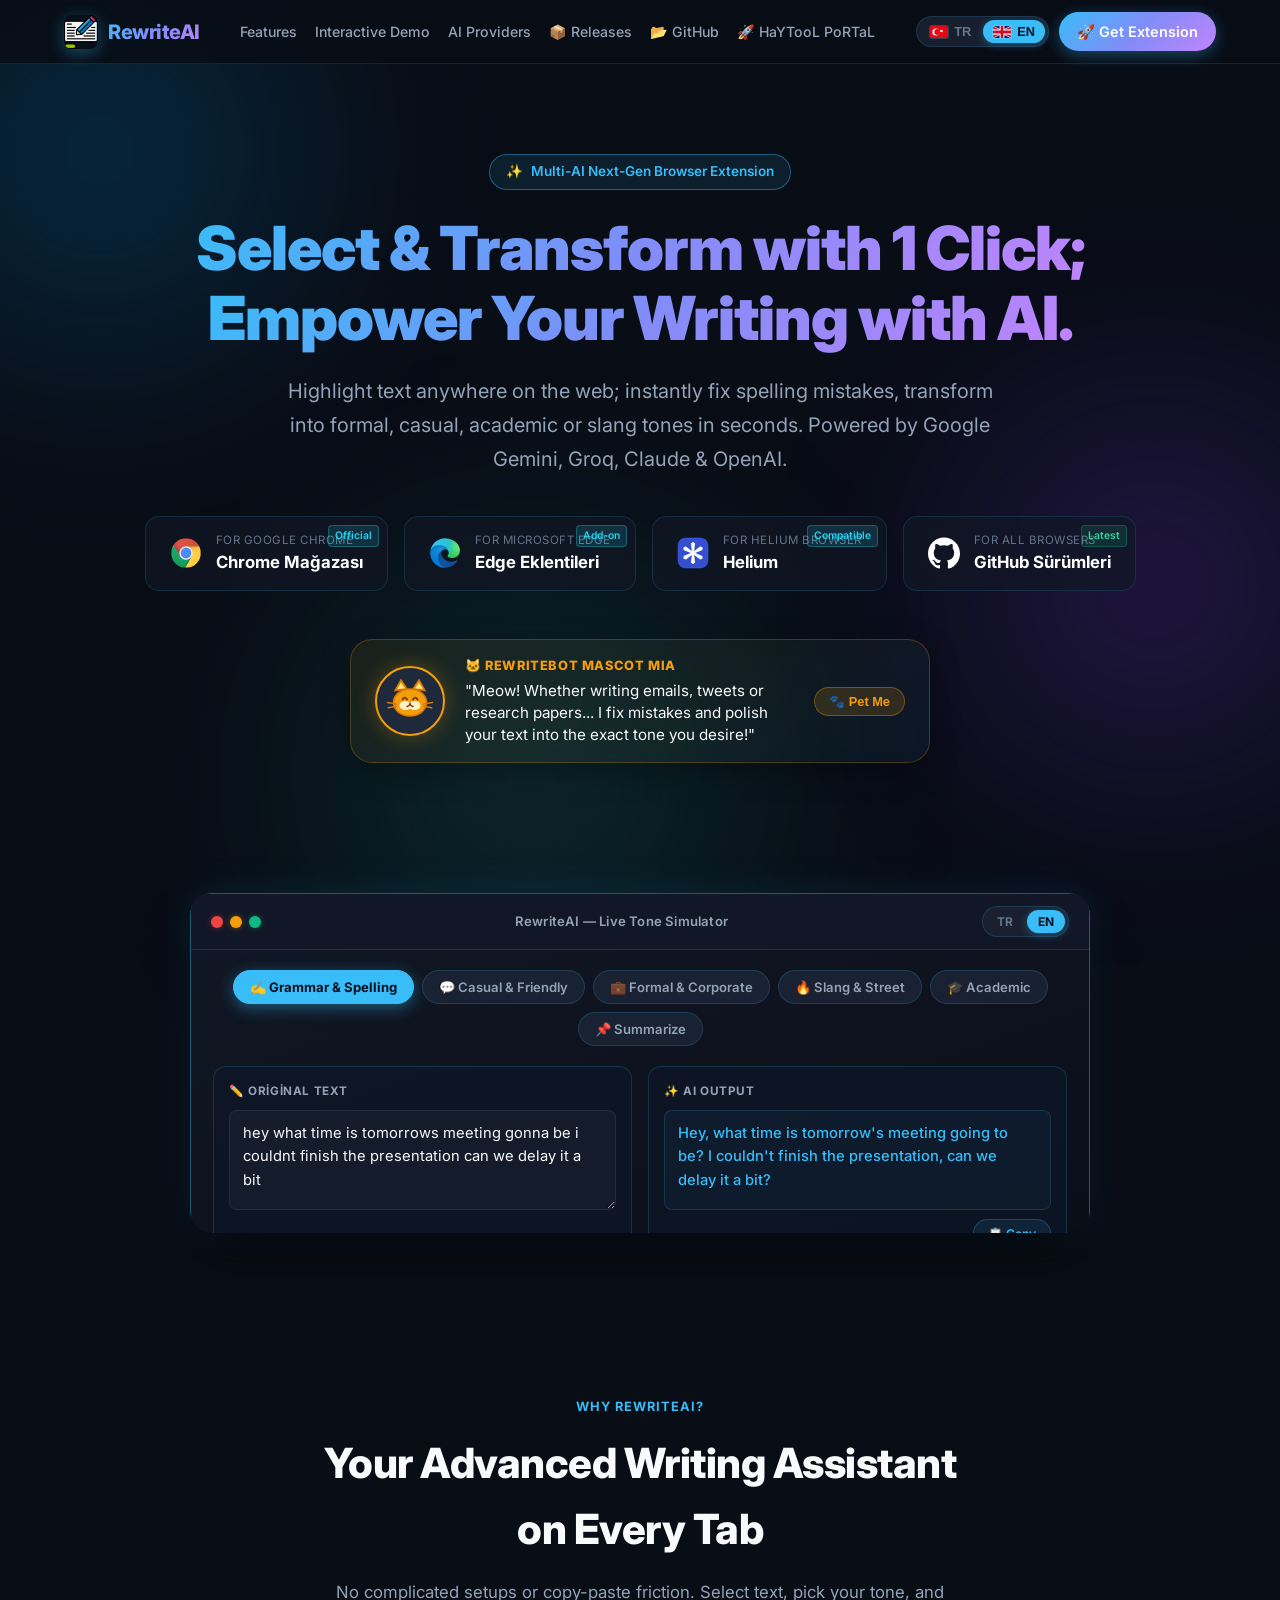
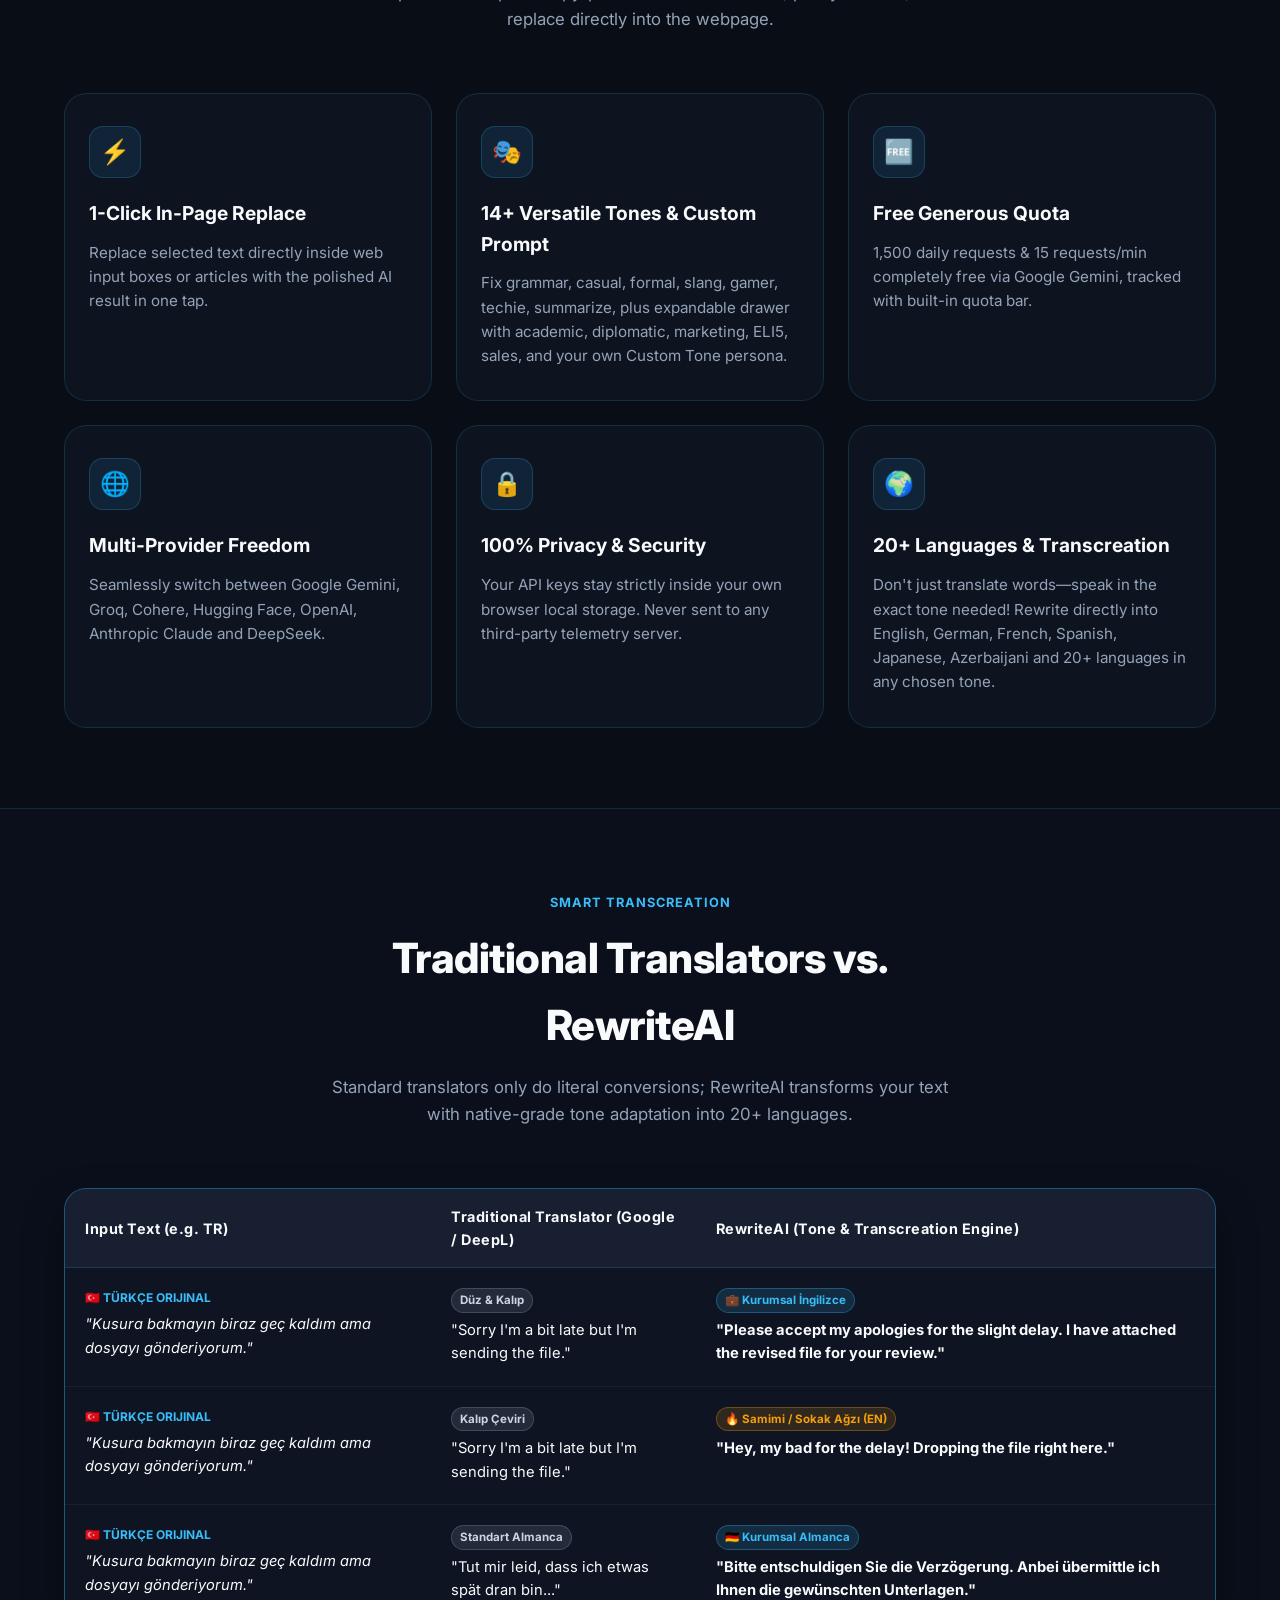
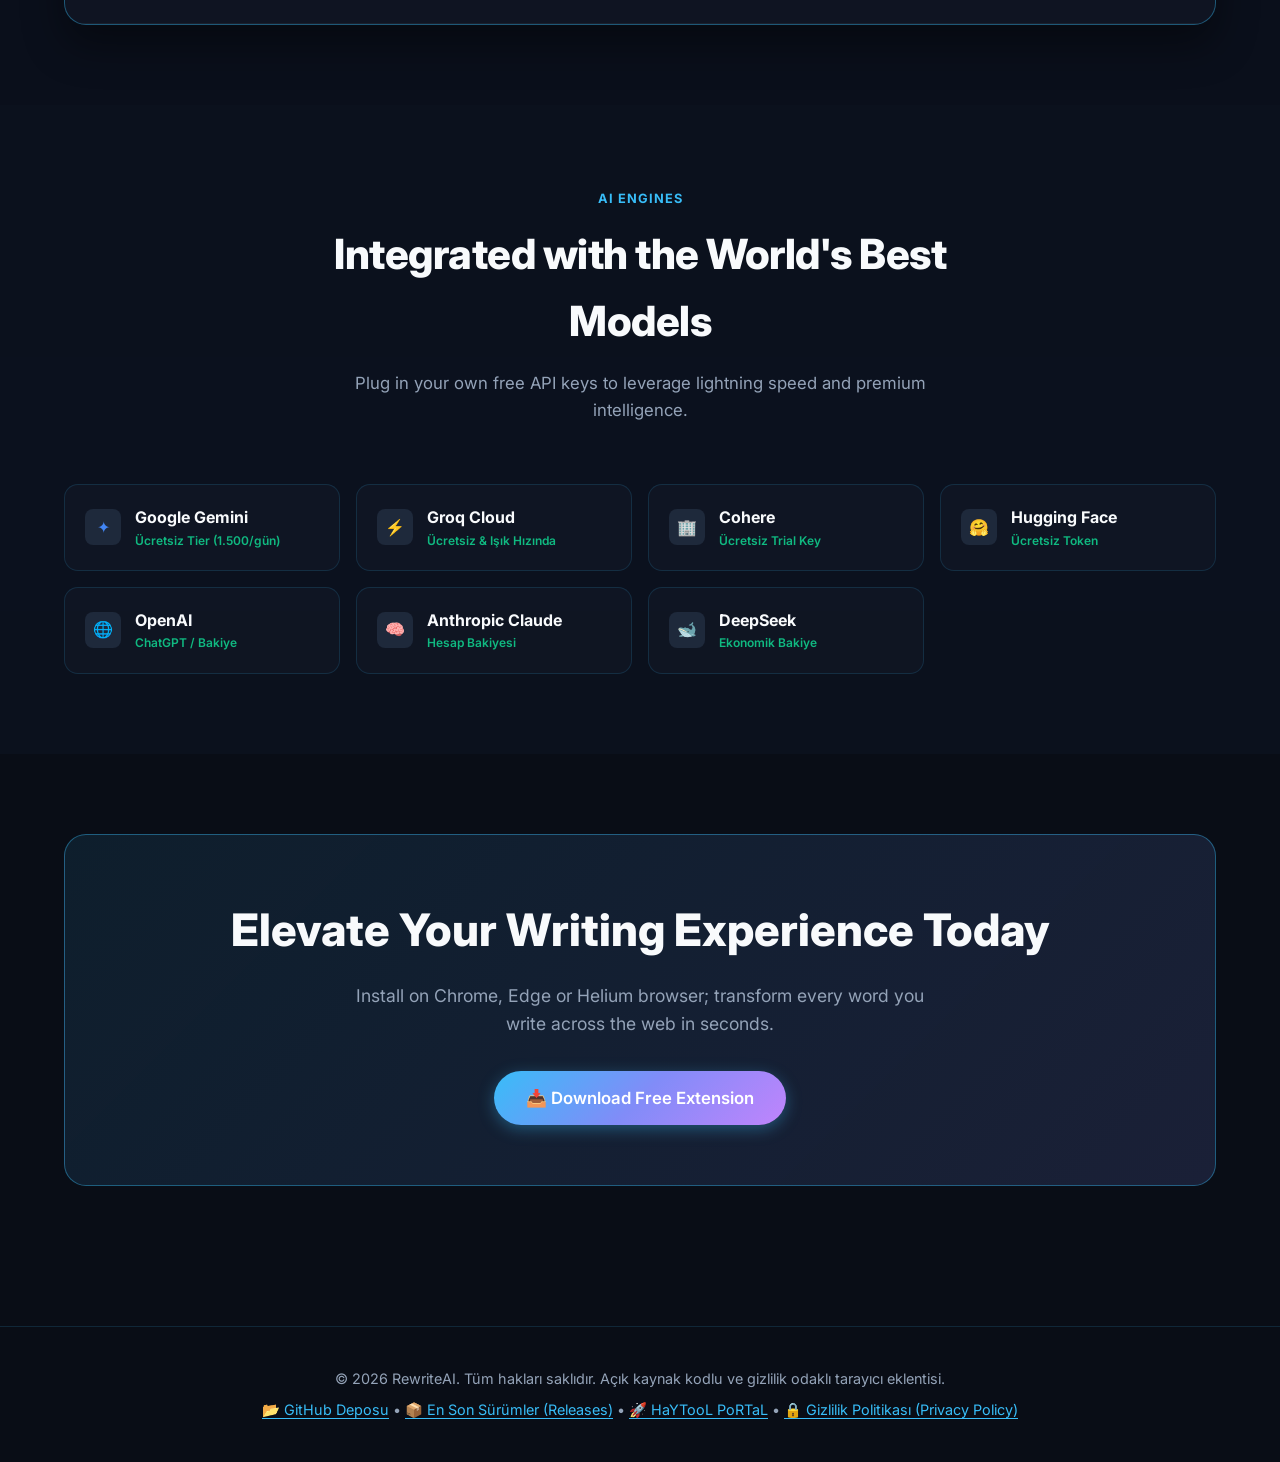
==== index.html @ dfd2e0eb "Websites Auto update (2026-10-08 11:04:33)" ====
<!DOCTYPE html>
<html lang="tr">
<head>
  <meta charset="UTF-8">
  <meta name="viewport" content="width=device-width, initial-scale=1.0">
  <title>RewriteAI - Smart Browser Text Editor & AI Tone Rewriter</title>
  <meta name="description" content="Select any text across Chrome, Edge and Chromium browsers; fix spelling, transform tone and rewrite with Gemini, Groq, Claude & ChatGPT in one click.">
  <meta name="author" content="HaYTo">
  <meta name="publisher" content="HaYTooL">
  <meta name="theme-color" content="#6366f1">
  <link rel="canonical" href="https://haytokoraz.github.io/RewriteAI/">
  <link rel="alternate" hreflang="tr" href="https://haytokoraz.github.io/RewriteAI/">
  <link rel="alternate" hreflang="en" href="https://haytokoraz.github.io/RewriteAI/">
  <link rel="alternate" hreflang="x-default" href="https://haytokoraz.github.io/RewriteAI/">
  <link rel="shortcut icon" href="favicon.ico" type="image/x-icon">
  <link rel="icon" href="favicon.ico" type="image/x-icon">
  <link rel="icon" type="image/png" href="assets/icons/icon32.png">

  <!-- Open Graph / Facebook / LinkedIn -->
  <meta property="og:type" content="website">
  <meta property="og:url" content="https://haytokoraz.github.io/RewriteAI/">
  <meta property="og:title" content="RewriteAI - Smart Browser Text Editor & AI Tone Rewriter">
  <meta property="og:description" content="Instantly fix typos and refine text style across the web. Select, transform, and write smarter with multi-model AI.">
  <meta property="og:image" content="https://haytokoraz.github.io/RewriteAI/assets/og-image.png">
  <meta property="og:image:width" content="1200">
  <meta property="og:image:height" content="630">
  <meta property="og:image:alt" content="RewriteAI Browser Extension Preview">
  <meta property="og:site_name" content="RewriteAI">
  <meta property="og:locale" content="en_US">
  <meta property="og:locale:alternate" content="tr_TR">

  <!-- Twitter Card -->
  <meta name="twitter:card" content="summary_large_image">
  <meta name="twitter:site" content="@HaYToKoRaZ">
  <meta name="twitter:creator" content="@HaYToKoRaZ">
  <meta name="twitter:url" content="https://haytokoraz.github.io/RewriteAI/">
  <meta name="twitter:title" content="RewriteAI - Smart Browser Text Editor & AI Tone Rewriter">
  <meta name="twitter:description" content="Instantly fix typos and refine text style across the web. Select, transform, and write smarter with multi-model AI.">
  <meta name="twitter:image" content="https://haytokoraz.github.io/RewriteAI/assets/og-image.png">
  <meta name="twitter:image:alt" content="RewriteAI Browser Extension Preview">

  <!-- Structured Data: Rich Schema.org JSON-LD (@graph standard) -->
  <script type="application/ld+json">
  {
    "@context": "https://schema.org",
    "@graph": [
      {
        "@type": "SoftwareApplication",
        "@id": "https://haytokoraz.github.io/RewriteAI/#software",
        "name": "RewriteAI",
        "operatingSystem": "Chrome, Edge, Chromium",
        "applicationCategory": "BrowserApplication",
        "offers": {
          "@type": "Offer",
          "price": "0",
          "priceCurrency": "USD"
        },
        "description": "Select any text across Chrome, Edge and Chromium browsers; fix spelling, transform tone and rewrite with Gemini, Groq, Claude & ChatGPT in one click.",
        "url": "https://haytokoraz.github.io/RewriteAI/",
        "image": "https://haytokoraz.github.io/RewriteAI/assets/og-image.png",
        "softwareRequirements": "Chrome v88+, Chromium-based browsers",
        "featureList": [
          "One-click spelling and grammar correction",
          "AI-powered style and tone transformation",
          "Direct Google Gemini, OpenAI, Claude, Groq support",
          "100% client-side privacy (Zero Telemetry)"
        ],
        "author": {
          "@type": "Person",
          "name": "HaYTo",
          "url": "https://github.com/HaYToKoRaZ"
        },
        "publisher": {
          "@type": "Organization",
          "name": "HaYTooL",
          "url": "https://haytokoraz.github.io/"
        }
      },
      {
        "@type": "WebSite",
        "@id": "https://haytokoraz.github.io/RewriteAI/#website",
        "name": "RewriteAI",
        "url": "https://haytokoraz.github.io/RewriteAI/",
        "description": "Smart Browser Text Editor & AI-Powered Tone Rewriter",
        "inLanguage": ["en", "tr"],
        "publisher": {
          "@type": "Organization",
          "name": "HaYTooL",
          "url": "https://haytokoraz.github.io/"
        }
      },
      {
        "@type": "BreadcrumbList",
        "@id": "https://haytokoraz.github.io/RewriteAI/#breadcrumb",
        "itemListElement": [
          {
            "@type": "ListItem",
            "position": 1,
            "name": "HaYTooL Portal",
            "item": "https://haytokoraz.github.io/"
          },
          {
            "@type": "ListItem",
            "position": 2,
            "name": "RewriteAI",
            "item": "https://haytokoraz.github.io/RewriteAI/"
          }
        ]
      },
      {
        "@type": "FAQPage",
        "@id": "https://haytokoraz.github.io/RewriteAI/#faq",
        "mainEntity": [
          {
            "@type": "Question",
            "name": "RewriteAI nasıl çalışır?",
            "acceptedAnswer": {
              "@type": "Answer",
              "text": "Web sayfasında herhangi bir metni seçip sağ tıklayarak ya da klavye kısayolu ile istediğiniz tona (profesyonel, samimi, esprili, akademik vb.) dönüştürebilir veya imla düzeltmesi yapabilirsiniz."
            }
          },
          {
            "@type": "Question",
            "name": "Kişisel verilerim veya API anahtarlarım sunucuda saklanır mı?",
            "acceptedAnswer": {
              "@type": "Answer",
              "text": "Hayır. RewriteAI 'Zero Telemetry' mimarisine sahiptir. Tüm API anahtarları yalnızca kendi tarayıcınızın yerel depolama alanında saklanır ve doğrudan AI sağlayıcılarına iletilir."
            }
          },
          {
            "@type": "Question",
            "name": "Hangi yapay zeka modellerini destekler?",
            "acceptedAnswer": {
              "@type": "Answer",
              "text": "Google Gemini, OpenAI (GPT), Groq, Anthropic Claude, Cohere, DeepSeek ve Hugging Face modellerini destekler."
            }
          }
        ]
      }
    ]
  }
  </script>

  <!-- Google Fonts: Asynchronous Non-blocking Load -->
  <link rel="preconnect" href="https://fonts.googleapis.com">
  <link rel="preconnect" href="https://fonts.gstatic.com" crossorigin>
  <link rel="preload" as="style" href="https://fonts.googleapis.com/css2?family=Inter:wght@400;600;700;800&display=swap">
  <link rel="stylesheet" href="https://fonts.googleapis.com/css2?family=Inter:wght@400;600;700;800&display=swap" media="print" onload="this.media='all'">
  <noscript>
    <link rel="stylesheet" href="https://fonts.googleapis.com/css2?family=Inter:wght@400;600;700;800&display=swap">
  </noscript>

  <!-- Main Stylesheet -->
  <link rel="stylesheet" href="styles.css">
</head>
<body>

  <!-- Background Orbs -->
  <div class="bg-glow-orb bg-orb-1"></div>
  <div class="bg-glow-orb bg-orb-2"></div>
  <div class="bg-glow-orb bg-orb-3"></div>

  <!-- Header -->
  <header class="header">
    <div class="container nav-wrap">
      <a href="#" class="logo-brand">
        <img src="assets/icons/icon128.png" alt="RewriteAI Logo" width="34" height="34">
        <span class="logo-title">RewriteAI</span>
      </a>

      <ul class="nav-links">
        <li><a href="#features" data-i18n="navFeatures">Özellikler</a></li>
        <li><a href="#preview" data-i18n="navPreview">Canlı Deneyim</a></li>
        <li><a href="#providers" data-i18n="navProviders">AI Sağlayıcıları</a></li>
        <li><a href="https://github.com/HaYToKoRaZ/RewriteAI/releases" target="_blank" rel="noopener nofollow" data-i18n="navReleases">📦 Sürümler</a></li>
        <li><a href="https://github.com/HaYToKoRaZ/RewriteAI" target="_blank" rel="noopener nofollow" data-i18n="navGithub">📂 GitHub</a></li>
        <li><a href="https://haytokoraz.github.io/" target="_blank" rel="noopener" data-i18n="navPortal">🚀 HaYTooL PoRTaL</a></li>
      </ul>

      <div class="nav-actions">
        <!-- Dil Seçici (Bayraklı) -->
        <div class="lang-toggle" title="Dil / Language">
          <button class="lang-btn active" id="btnLangTr">
            <span class="flag flag-tr"></span><span>TR</span>
          </button>
          <button class="lang-btn" id="btnLangEn">
            <span class="flag flag-gb"></span><span>EN</span>
          </button>
        </div>

        <a href="#download" class="nav-btn" data-i18n="navInstallBtn">
          🚀 Eklentiyi Edin
        </a>
      </div>
    </div>
  </header>

  <!-- Main Landmark for Screen Readers (WCAG 2.2 / Axe Core Landmark) -->
  <main>

  <!-- Hero Section -->
  <section class="hero">
    <div class="container">
      <div class="hero-badge">
        <span>✨</span> <span data-i18n="heroBadge">Çoklu AI Destekli Yeni Nesil Tarayıcı Eklentisi</span>
      </div>

      <h1 class="hero-title">
        <span data-i18n="heroTitleGradient">Tek Tıkla Seç, Dönüştür;</span><br>
        <span data-i18n="heroTitleRest">Yazılarınıza Yapay Zeka Dokunuşu Yapın.</span>
      </h1>

      <p class="hero-subtitle" data-i18n="heroSubtitle">
        İnternette gezinirken veya yazarken metinleri seçin; imla hatalarını anında giderin, resmi, samimi, akademik veya mizahi tonlara saniyeler içinde uyarlayın. Google Gemini, Groq, Claude ve OpenAI gücüyle.
      </p>

      <!-- Mağaza İndirme Butonları (Chrome, Edge, Helium) -->
      <div class="store-buttons" id="download">
        
        <!-- 1. Chrome Web Store -->
        <a href="https://chromewebstore.google.com/detail/hmblfojhnndofecfffkmamklcpibhbep" target="_blank" rel="noopener nofollow" class="store-card-btn" id="btnStoreChrome">
          <img src="assets/badges/chrome.svg" alt="Google Chrome" class="store-icon" />
          <div class="store-info">
            <span class="store-sub" data-i18n="storeSubChrome">Google Chrome İçin</span>
            <span class="store-name">Chrome Mağazası</span>
          </div>
          <span class="store-badge" data-i18n="badgeOfficial">Resmi</span>
        </a>

        <!-- 2. Microsoft Edge Add-ons -->
        <a href="https://microsoftedge.microsoft.com/addons/detail/hkhjhlaciakanpanhfckcalfddbgdibf" target="_blank" rel="noopener nofollow" class="store-card-btn" id="btnStoreEdge">
          <img src="assets/badges/edge.svg" alt="Microsoft Edge" class="store-icon" />
          <div class="store-info">
            <span class="store-sub" data-i18n="storeSubEdge">Microsoft Edge İçin</span>
            <span class="store-name">Edge Eklentileri</span>
          </div>
          <span class="store-badge" data-i18n="badgeAddon">Eklenti</span>
        </a>

        <!-- 3. Helium Browser (Opens Chrome Web Store) -->
        <a href="https://chromewebstore.google.com/detail/hmblfojhnndofecfffkmamklcpibhbep" target="_blank" rel="noopener nofollow" class="store-card-btn" id="btnStoreHelium">
          <img src="assets/badges/helium.png" alt="Helium Browser" class="store-icon" width="32" height="32" loading="lazy" decoding="async" style="object-fit:contain;" />
          <div class="store-info">
            <span class="store-sub" data-i18n="storeSubHelium">Helium Browser İçin</span>
            <span class="store-name">Helium</span>
          </div>
          <span class="store-badge" data-i18n="badgeFast">Uyumlu</span>
        </a>

        <!-- 4. GitHub Releases (Direct ZIP Download) -->
        <a href="https://github.com/HaYToKoRaZ/RewriteAI/releases" target="_blank" rel="noopener nofollow" class="store-card-btn" id="btnStoreReleases">
          <img src="assets/badges/github-icon.svg" alt="GitHub Releases" class="store-icon" />
          <div class="store-info">
            <span class="store-sub" data-i18n="storeSubReleases">Tüm Tarayıcılar İçin</span>
            <span class="store-name">GitHub Sürümleri</span>
          </div>
          <span class="store-badge" data-i18n="badgeRelease" style="background: rgba(16, 185, 129, 0.15); color: #34d399; border-color: rgba(16, 185, 129, 0.3);">Son Sürüm</span>
        </a>

      </div>

      <!-- Sevimli Kedi Maskotu Bölümü (Cat Companion) -->
      <div class="cat-companion-wrapper">
        <div class="cat-avatar-box">
          <!-- Sevimli Kedi SVG İkonu -->
          <svg class="cat-svg" viewBox="0 0 64 64" fill="none">
            <!-- Kulaklar -->
            <polygon points="12,18 20,4 28,16" fill="#F59E0B" stroke="#D97706" stroke-width="2"/>
            <polygon points="15,16 20,8 25,15" fill="#FDE68A"/>
            <polygon points="52,18 44,4 36,16" fill="#F59E0B" stroke="#D97706" stroke-width="2"/>
            <polygon points="49,16 44,8 39,15" fill="#FDE68A"/>
            <!-- Kafa -->
            <ellipse cx="32" cy="34" rx="22" ry="18" fill="#F59E0B" stroke="#D97706" stroke-width="2"/>
            <!-- Yanak beyazlıkları -->
            <ellipse cx="26" cy="38" rx="8" ry="6" fill="#FEF3C7"/>
            <ellipse cx="38" cy="38" rx="8" ry="6" fill="#FEF3C7"/>
            <!-- Gözler (Mutlu Kapalı Kavis) -->
            <path d="M22 30 Q25 25 28 30" stroke="#78350F" stroke-width="2.5" stroke-linecap="round" fill="none"/>
            <path d="M36 30 Q39 25 42 30" stroke="#78350F" stroke-width="2.5" stroke-linecap="round" fill="none"/>
            <!-- Burun & Ağız -->
            <polygon points="32,36 30,34 34,34" fill="#EF4444"/>
            <path d="M32 36 Q30 40 28 39" stroke="#78350F" stroke-width="2" stroke-linecap="round" fill="none"/>
            <path d="M32 36 Q34 40 36 39" stroke="#78350F" stroke-width="2" stroke-linecap="round" fill="none"/>
            <!-- Bıyıklar -->
            <line x1="14" y1="36" x2="2" y2="34" stroke="#D97706" stroke-width="2" stroke-linecap="round"/>
            <line x1="14" y1="39" x2="3" y2="41" stroke="#D97706" stroke-width="2" stroke-linecap="round"/>
            <line x1="50" y1="36" x2="62" y2="34" stroke="#D97706" stroke-width="2" stroke-linecap="round"/>
            <line x1="50" y1="39" x2="61" y2="41" stroke="#D97706" stroke-width="2" stroke-linecap="round"/>
          </svg>
        </div>
        <div class="cat-speech-bubble">
          <div class="cat-name-tag" data-i18n="catName">🐱 RewriteBot Maskotu Mia</div>
          <p class="cat-text" id="catQuoteText" data-i18n="catQuote">
            "Miyav! İster e-posta yaz, ister tweet at, ister makale hazırla... Hatalarını düzeltip tam istediğin üslupla metnini pırıl pırıl yapıyorum!"
          </p>
        </div>
        <button class="cat-purr-btn" id="catPurrBtn" data-i18n="catPurrBtn">🐾 Sev Beni</button>
      </div>

    </div>
  </section>

  <!-- Canlı Deneyim / Interactive Demo Widget -->
  <section class="preview-section" id="preview">
    <div class="container">
      <iframe
        id="demoFrame"
        src="demo-widget.html"
        class="demo-frame"
        scrolling="no"
        frameborder="0"
        loading="lazy"
        title="RewriteAI Canlı Ton Simülatörü"
      ></iframe>
    </div>
  </section>

  <!-- Özellikler Bölümü -->
  <section class="section" id="features">
    <div class="container">
      <div class="section-head">
        <span class="section-badge" data-i18n="featuresBadge">Neden RewriteAI?</span>
        <h2 class="section-title" data-i18n="featuresTitle">Gelişmiş Yazım Asistanınız Her Sekmede Yanınızda</h2>
        <p class="section-desc" data-i18n="featuresDesc">Karmaşık ayarlar veya kopyala-yapıştır zorunluluğu yok. Metni seçin, tonu belirleyin, sayfaya anında yerleştirin.</p>
      </div>

      <div class="features-grid">
        <div class="feature-card">
          <div class="feature-icon-box">⚡</div>
          <h3 class="feature-title" data-i18n="feat1Title">Tek Tıkla Sayfada Değiştir</h3>
          <p class="feature-text" data-i18n="feat1Text">Web sayfasında veya giriş alanında seçtiğiniz metni dönüştürdükten sonra tek tıkla doğrudan orijinal metnin yerine yerleştirir.</p>
        </div>

        <div class="feature-card">
          <div class="feature-icon-box">🎭</div>
          <h3 class="feature-title" data-i18n="feat2Title">6 Farklı Üslup ve Ton</h3>
          <p class="feature-text" data-i18n="feat2Text">İmla düzeltme, günlük konuşma, resmi iş dili, sokak argosu, akademik üslup veya anında özet çıkarma seçenekleri elinizin altında.</p>
        </div>

        <div class="feature-card">
          <div class="feature-icon-box">🆓</div>
          <h3 class="feature-title" data-i18n="feat3Title">Ücretsiz Yüksek Kota</h3>
          <p class="feature-text" data-i18n="feat3Text">Google Gemini ile günde 1.500 istek ve dakikada 15 istek ücretsiz kullanım. Kota takip paneli eklenti içine entegredir.</p>
        </div>

        <div class="feature-card">
          <div class="feature-icon-box">🌐</div>
          <h3 class="feature-title" data-i18n="feat4Title">Çoklu Sağlayıcı Desteği</h3>
          <p class="feature-text" data-i18n="feat4Text">Google Gemini, Groq, Cohere, Hugging Face, OpenAI, Anthropic Claude ve DeepSeek modelleri arasında dilediğiniz gibi geçiş yapın.</p>
        </div>

        <div class="feature-card">
          <div class="feature-icon-box">🔒</div>
          <h3 class="feature-title" data-i18n="feat5Title">%100 Gizlilik ve Güvenlik</h3>
          <p class="feature-text" data-i18n="feat5Text">Tüm API anahtarlarınız yalnızca kendi tarayıcınızın güvenli yerel depolama alanında saklanır. Asla harici bir sunucuya gitmez.</p>
        </div>

        <div class="feature-card">
          <div class="feature-icon-box">🌍</div>
          <h3 class="feature-title" data-i18n="feat6Title">20+ Dilde Akıllı Ton & Çeviri</h3>
          <p class="feature-text" data-i18n="feat6Text">Sadece Türkçe ve İngilizce değil; Almanca, Fransızca, İspanyolca, Japonca, Azerbaycanca dahil 20+ popüler dilde doğrudan seçilen üslup ve tonda çevirip yazar.</p>
        </div>
      </div>
    </div>
  </section>

  <!-- Geleneksel Çeviri vs RewriteAI Karşılaştırması -->
  <section class="section" id="comparison" style="background: rgba(15, 23, 42, 0.25); border-top: 1px solid var(--border);">
    <div class="container">
      <div class="section-head">
        <span class="section-badge" data-i18n="compBadge">Akıllı Ton Uyarlaması</span>
        <h2 class="section-title" data-i18n="compTitle">Geleneksel Çeviriciler vs. RewriteAI</h2>
        <p class="section-desc" data-i18n="compDesc">Klasik çeviriciler kelimeleri dümdüz çevirir; RewriteAI ise metni istediğiniz yabancı dilde tam arzu ettiğiniz üslupla yeniden yazar.</p>
      </div>

      <div class="comparison-table-wrap">
        <table class="comparison-table">
          <thead>
            <tr>
              <th data-i18n="thInput">Girdi Metni (TR)</th>
              <th data-i18n="thStandard">Klasik Çevirici (Google / DeepL)</th>
              <th data-i18n="thRewrite">RewriteAI (Ton & Çeviri Motoru)</th>
            </tr>
          </thead>
          <tbody>
            <tr>
              <td>
                <div class="comp-badge-in">🇹🇷 Türkçe Orijinal</div>
                <em>"Kusura bakmayın biraz geç kaldım ama dosyayı gönderiyorum."</em>
              </td>
              <td>
                <span class="comp-tag-flat">Düz & Kalıp</span><br>
                "Sorry I'm a bit late but I'm sending the file."
              </td>
              <td>
                <span class="comp-tag-pro">💼 Kurumsal İngilizce</span><br>
                <strong>"Please accept my apologies for the slight delay. I have attached the revised file for your review."</strong>
              </td>
            </tr>
            <tr>
              <td>
                <div class="comp-badge-in">🇹🇷 Türkçe Orijinal</div>
                <em>"Kusura bakmayın biraz geç kaldım ama dosyayı gönderiyorum."</em>
              </td>
              <td>
                <span class="comp-tag-flat">Kalıp Çeviri</span><br>
                "Sorry I'm a bit late but I'm sending the file."
              </td>
              <td>
                <span class="comp-tag-street">🔥 Samimi / Sokak Ağzı (EN)</span><br>
                <strong>"Hey, my bad for the delay! Dropping the file right here."</strong>
              </td>
            </tr>
            <tr>
              <td>
                <div class="comp-badge-in">🇹🇷 Türkçe Orijinal</div>
                <em>"Kusura bakmayın biraz geç kaldım ama dosyayı gönderiyorum."</em>
              </td>
              <td>
                <span class="comp-tag-flat">Standart Almanca</span><br>
                "Tut mir leid, dass ich etwas spät dran bin..."
              </td>
              <td>
                <span class="comp-tag-pro">🇩🇪 Kurumsal Almanca</span><br>
                <strong>"Bitte entschuldigen Sie die Verzögerung. Anbei übermittle ich Ihnen die gewünschten Unterlagen."</strong>
              </td>
            </tr>
          </tbody>
        </table>
      </div>
    </div>
  </section>

  <!-- Desteklenen Sağlayıcılar -->
  <section class="section" id="providers" style="background: rgba(15, 23, 42, 0.4);">
    <div class="container">
      <div class="section-head">
        <span class="section-badge" data-i18n="providersBadge">Yapay Zeka Motorları</span>
        <h2 class="section-title" data-i18n="providersTitle">Dünyanın En Güçlü Modelleriyle Entegre</h2>
        <p class="section-desc" data-i18n="providersDesc">Kendi API anahtarınızı girerek dilediğiniz modelin hız ve kalitesinden faydalanın.</p>
      </div>

      <div class="providers-grid">
        <div class="provider-item">
          <div class="provider-logo" style="color:#4285F4;">✦</div>
          <div>
            <div class="provider-name">Google Gemini</div>
            <div class="provider-tier">Ücretsiz Tier (1.500/gün)</div>
          </div>
        </div>

        <div class="provider-item">
          <div class="provider-logo" style="color:#F55036;">⚡</div>
          <div>
            <div class="provider-name">Groq Cloud</div>
            <div class="provider-tier">Ücretsiz & Işık Hızında</div>
          </div>
        </div>

        <div class="provider-item">
          <div class="provider-logo" style="color:#D45D55;">🏢</div>
          <div>
            <div class="provider-name">Cohere</div>
            <div class="provider-tier">Ücretsiz Trial Key</div>
          </div>
        </div>

        <div class="provider-item">
          <div class="provider-logo" style="color:#FBBF24;">🤗</div>
          <div>
            <div class="provider-name">Hugging Face</div>
            <div class="provider-tier">Ücretsiz Token</div>
          </div>
        </div>

        <div class="provider-item">
          <div class="provider-logo" style="color:#10A37F;">🌐</div>
          <div>
            <div class="provider-name">OpenAI</div>
            <div class="provider-tier">ChatGPT / Bakiye</div>
          </div>
        </div>

        <div class="provider-item">
          <div class="provider-logo" style="color:#D97757;">🧠</div>
          <div>
            <div class="provider-name">Anthropic Claude</div>
            <div class="provider-tier">Hesap Bakiyesi</div>
          </div>
        </div>

        <div class="provider-item">
          <div class="provider-logo" style="color:#4D6BFE;">🐋</div>
          <div>
            <div class="provider-name">DeepSeek</div>
            <div class="provider-tier">Ekonomik Bakiye</div>
          </div>
        </div>
      </div>
    </div>
  </section>

  <!-- CTA Box -->
  <section class="section">
    <div class="container">
      <div class="cta-box">
        <h2 class="cta-title" data-i18n="ctaTitle">Yazım Deneyiminizi Bugün Yükseltin</h2>
        <p class="cta-desc" data-i18n="ctaDesc">Chrome, Edge veya Helium tarayıcınıza hemen kurun; internetteki tüm metinleri saniyeler içinde mükemmelleştirin.</p>
        <a href="#download" class="nav-btn" style="padding:14px 32px;font-size:1.05rem;" data-i18n="ctaBtn">
          📥 Ücretsiz Eklentiyi İndir
        </a>
      </div>
    </div>
  </section>

  </main>

  <!-- Footer -->
  <footer class="footer">
    <div class="container">
      <p>© 2026 RewriteAI. Tüm hakları saklıdır. Açık kaynak kodlu ve gizlilik odaklı tarayıcı eklentisi.</p>
      <p style="margin-top:8px;">
        <a href="https://github.com/HaYToKoRaZ/RewriteAI" target="_blank" rel="noopener nofollow">📂 GitHub Deposu</a> • 
        <a href="https://github.com/HaYToKoRaZ/RewriteAI/releases" target="_blank" rel="noopener nofollow">📦 En Son Sürümler (Releases)</a> • 
        <a href="https://haytokoraz.github.io/" target="_blank" rel="noopener">🚀 HaYTooL PoRTaL</a> • 
        <a href="privacy.html" id="openPrivacyModal" title="RewriteAI Gizlilik Politikası ve Güvenlik Taahhüdü">🔒 Gizlilik Politikası (Privacy Policy)</a>
      </p>
    </div>
  </footer>

  <!-- Privacy Policy Modal (Sayfadan Ayrılmadan Açılan Hızlı Panel) -->
  <div class="modal-backdrop" id="privacyModal">
    <div class="modal-content">
      <button class="modal-close-btn" id="closePrivacyModal" aria-label="Kapat">&times;</button>
      <div class="modal-body">
        <span style="display:inline-block;padding:2px 8px;background:rgba(56,189,248,0.15);color:var(--primary);border-radius:4px;font-size:0.75rem;font-weight:600;margin-bottom:8px;">🇬🇧 ENGLISH</span>
        <h2>🔒 Privacy Policy</h2>
        <p style="color:var(--text-muted);font-size:0.85rem;">Last Updated: October 01, 2026 · Version 1.3.0</p>
        
        <div style="background:rgba(56, 189, 248, 0.08);border-left:4px solid var(--primary);padding:12px 16px;border-radius:4px;margin:14px 0;">
          <p style="margin:0;color:#bae6fd;font-weight:500;">
            RewriteAI <strong>never sends or stores</strong> your personal text data or API keys on external servers. All user credentials remain encrypted in your browser's <code>chrome.storage.local</code>.
          </p>
        </div>

        <h3>1. Direct Client-to-API Architecture</h3>
        <p>
          Transformations are routed directly and securely between your browser and the selected AI endpoint (Google, OpenAI, Groq, etc.). Zero telemetry, zero middlemen.
        </p>

        <h3>2. Permissions Used</h3>
        <ul>
          <li><strong>storage:</strong> Save settings & API keys locally.</li>
          <li><strong>contextMenus:</strong> Launch rewrite options from right-click context menu.</li>
          <li><strong>clipboardRead / Write:</strong> Copy polished text to clipboard.</li>
          <li><strong>activeTab / scripting:</strong> Trigger the quick in-page editor modal.</li>
        </ul>

        <p>Full standalone policy: <a href="privacy.html" target="_blank" title="View Standalone RewriteAI Privacy Policy" style="color:var(--primary);text-decoration:underline;">privacy.html</a></p>

        <hr style="border:0;height:1px;background:var(--border);margin:24px 0;">

        <!-- TÜRKÇE -->
        <span style="display:inline-block;padding:2px 8px;background:rgba(56,189,248,0.15);color:var(--primary);border-radius:4px;font-size:0.75rem;font-weight:600;margin-bottom:8px;">🇹🇷 TÜRKÇE</span>
        <h2 style="font-size:1.5rem;">🔒 Gizlilik Politikası</h2>
        <p style="color:var(--text-muted);font-size:0.85rem;">Son Güncelleme: 01 Ekim 2026</p>

        <div style="background:rgba(56, 189, 248, 0.08);border-left:4px solid var(--primary);padding:12px 16px;border-radius:4px;margin:14px 0;">
          <p style="margin:0;color:#bae6fd;font-weight:500;">
            RewriteAI, kişisel verilerinizi veya API anahtarlarınızı <strong>asla harici sunuculara göndermez</strong>. Tüm anahtarlarınız yalnızca kendi tarayıcınızın yerel depolama alanında saklanır.
          </p>
        </div>

        <h3>1. İstemci Odaklı Mimari</h3>
        <p>
          Metin dönüştürme talepleri doğrudan bilgisayarınız ile resmi API sağlayıcıları arasında gerçekleşir. Aracı sunucu veya ara veritabanı bulunmaz.
        </p>

        <p>
          Detaylı Gizlilik Politikası sayfamıza <a href="privacy.html" target="_blank" title="Ayrıntılı RewriteAI Gizlilik Politikası Sayfası" style="color:var(--primary);text-decoration:underline;">buradan</a> ulaşabilirsiniz.
        </p>
      </div>
    </div>
  </div>

  <script src="script.js" defer></script>
  <!-- Site Pulse Service (Non-critical, deferred off critical path) -->
  <script>
    (function() {
      var PING_URL = 'https://hayto-telemetry.korazhayto.workers.dev/api/ping';
      var APP_KEY = 'web_rewriteai';

      function sendPulse() {
        if (!navigator.onLine) return;
        try {
          var todayStr = new Date().toISOString().slice(0, 10);
          var sid = localStorage.getItem('hayto_site_sid');
          var lastDate = localStorage.getItem('hayto_site_last_date');
          var isNew = false;
          if (!sid) {
            sid = 's_' + Math.random().toString(36).substring(2, 15);
            localStorage.setItem('hayto_site_sid', sid);
          }
          if (lastDate !== todayStr) {
            isNew = true;
            localStorage.setItem('hayto_site_last_date', todayStr);
          }

          fetch(PING_URL, {
            method: 'POST',
            mode: 'cors',
            headers: { 'Content-Type': 'application/json' },
            body: JSON.stringify({ app: APP_KEY, session_id: sid, is_new_session: isNew }),
            keepalive: true
          }).catch(function() {});
        } catch (e) {}
      }

      function schedulePulse() {
        if ('requestIdleCallback' in window) {
          requestIdleCallback(function() { sendPulse(); }, { timeout: 3000 });
        } else {
          setTimeout(sendPulse, 2500);
        }
      }

      if (document.readyState === 'complete') {
        schedulePulse();
      } else {
        window.addEventListener('load', schedulePulse, { once: true });
      }

      setInterval(sendPulse, 2 * 60 * 1000);
    })();
  </script>
</body>
</html>
---- styles.css ----
/* ==========================================================================
   RewriteAI Landing Page Stylesheet
   Modern Glassmorphism & Cyber-clean Aesthetics
   ========================================================================== */

:root {
  --bg-dark: #090d16;
  --bg-card: rgba(18, 24, 38, 0.7);
  --bg-card-hover: rgba(30, 41, 59, 0.85);
  --border: rgba(56, 189, 248, 0.15);
  --border-glow: rgba(56, 189, 248, 0.4);
  
  --primary: #38bdf8;
  --primary-glow: rgba(56, 189, 248, 0.35);
  --primary-gradient: linear-gradient(135deg, #38bdf8 0%, #818cf8 50%, #c084fc 100%);
  
  --accent-cyan: #22d3ee;
  --accent-purple: #a855f7;
  --accent-amber: #f59e0b;
  --accent-emerald: #10b981;

  --text-primary: #f8fafc;
  --text-secondary: #94a3b8;
  --text-muted: #64748b;

  --radius-sm: 8px;
  --radius-md: 14px;
  --radius-lg: 22px;
  --radius-full: 9999px;

  --transition: all 0.25s cubic-bezier(0.16, 1, 0.3, 1);
}

*, *::before, *::after {
  box-sizing: border-box;
  margin: 0;
  padding: 0;
}

html {
  scroll-behavior: smooth;
}

body {
  font-family: 'Inter', -apple-system, BlinkMacSystemFont, 'Segoe UI', Roboto, sans-serif;
  background-color: var(--bg-dark);
  color: var(--text-primary);
  line-height: 1.6;
  overflow-x: hidden;
  position: relative;
  min-height: 100vh;
}

/* Background Glowing Orbs */
.bg-glow-orb {
  position: fixed;
  border-radius: 50%;
  filter: blur(120px);
  pointer-events: none;
  z-index: 0;
  opacity: 0.45;
}

.bg-orb-1 {
  width: 500px;
  height: 500px;
  top: -100px;
  left: -150px;
  background: radial-gradient(circle, #0284c7 0%, transparent 70%);
}

.bg-orb-2 {
  width: 450px;
  height: 450px;
  top: 40%;
  right: -100px;
  background: radial-gradient(circle, #7c3aed 0%, transparent 70%);
}

.bg-orb-3 {
  width: 550px;
  height: 550px;
  bottom: -150px;
  left: 20%;
  background: radial-gradient(circle, #0f766e 0%, transparent 70%);
}

.container {
  width: 100%;
  max-width: 1200px;
  margin: 0 auto;
  padding: 0 24px;
  position: relative;
  z-index: 1;
}

/* ==========================================================================
   Header & Navigation
   ========================================================================== */
.header {
  position: sticky;
  top: 0;
  z-index: 100;
  backdrop-filter: blur(16px);
  -webkit-backdrop-filter: blur(16px);
  background: rgba(9, 13, 22, 0.85);
  border-bottom: 1px solid var(--border);
  padding: 12px 0;
  transition: var(--transition);
}

.nav-wrap {
  display: flex;
  align-items: center;
  justify-content: space-between;
  gap: 16px;
  flex-wrap: nowrap;
}

.logo-brand {
  display: flex;
  align-items: center;
  gap: 10px;
  text-decoration: none;
  color: var(--text-primary);
  flex-shrink: 0;
}

.logo-brand img {
  width: 34px;
  height: 34px;
  border-radius: var(--radius-sm);
  box-shadow: 0 4px 16px var(--primary-glow);
}

.logo-title {
  font-size: 1.25rem;
  font-weight: 800;
  background: var(--primary-gradient);
  -webkit-background-clip: text;
  -webkit-text-fill-color: transparent;
  letter-spacing: -0.5px;
  white-space: nowrap;
}

.nav-links {
  display: flex;
  align-items: center;
  gap: 18px;
  list-style: none;
  margin: 0;
  padding: 0;
  flex-wrap: nowrap;
}

.nav-links a {
  text-decoration: none;
  color: var(--text-secondary);
  font-size: 0.88rem;
  font-weight: 500;
  white-space: nowrap;
  transition: var(--transition);
}

.nav-links a:hover {
  color: var(--primary);
}

.nav-actions {
  display: flex;
  align-items: center;
  gap: 10px;
  flex-shrink: 0;
}

/* Lang switcher */
.lang-toggle {
  display: inline-flex;
  background: rgba(30, 41, 59, 0.7);
  border: 1px solid var(--border);
  border-radius: var(--radius-full);
  padding: 3px;
  gap: 2px;
}

.lang-btn {
  background: transparent;
  border: none;
  color: var(--text-muted);
  font-size: 0.8rem;
  font-weight: 700;
  padding: 4px 10px;
  border-radius: var(--radius-full);
  cursor: pointer;
  transition: var(--transition);
  display: inline-flex;
  align-items: center;
  gap: 6px;
}

.lang-btn.active {
  background: var(--primary);
  color: #04101e;
  box-shadow: 0 2px 8px var(--primary-glow);
}

/* Flag SVG Data URIs */
.flag {
  display: inline-block;
  width: 18px;
  height: 12px;
  border-radius: 2px;
  background-size: cover;
  background-position: center;
  flex-shrink: 0;
  box-shadow: 0 0 0 1px rgba(255,255,255,0.15);
}

.flag-tr {
  background-image: url("data:image/svg+xml,%3Csvg xmlns='http://www.w3.org/2000/svg' viewBox='0 0 30 20'%3E%3Crect width='30' height='20' fill='%23E30A17'/%3E%3Ccircle cx='10' cy='10' r='6' fill='white'/%3E%3Ccircle cx='12' cy='10' r='4.8' fill='%23E30A17'/%3E%3Cpolygon points='17,10 18.5,6.5 22,8.8 19.5,11.8 22,11' fill='white' transform='rotate(-18,17,10)'/%3E%3C/svg%3E");
}

.flag-gb {
  background-image: url("data:image/svg+xml,%3Csvg xmlns='http://www.w3.org/2000/svg' viewBox='0 0 60 30'%3E%3Crect width='60' height='30' fill='%23012169'/%3E%3Cpath d='M0%2C0 L60%2C30 M60%2C0 L0%2C30' stroke='white' stroke-width='8'/%3E%3Cpath d='M0%2C0 L60%2C30 M60%2C0 L0%2C30' stroke='%23C8102E' stroke-width='5'/%3E%3Cpath d='M30%2C0 L30%2C30 M0%2C15 L60%2C15' stroke='white' stroke-width='12'/%3E%3Cpath d='M30%2C0 L30%2C30 M0%2C15 L60%2C15' stroke='%23C8102E' stroke-width='7'/%3E%3C/svg%3E");
}

.nav-btn {
  display: inline-flex;
  align-items: center;
  gap: 8px;
  padding: 8px 18px;
  border-radius: var(--radius-full);
  background: var(--primary-gradient);
  color: #fff;
  font-size: 0.9rem;
  font-weight: 600;
  text-decoration: none;
  box-shadow: 0 4px 16px var(--primary-glow);
  transition: var(--transition);
}

.nav-btn:hover {
  transform: translateY(-2px);
  box-shadow: 0 6px 20px rgba(56, 189, 248, 0.5);
}

/* ==========================================================================
   Hero Section
   ========================================================================== */
.hero {
  padding: 90px 0 60px;
  text-align: center;
}

.hero-badge {
  display: inline-flex;
  align-items: center;
  gap: 8px;
  padding: 6px 16px;
  background: rgba(56, 189, 248, 0.1);
  border: 1px solid var(--border-glow);
  border-radius: var(--radius-full);
  color: var(--primary);
  font-size: 0.85rem;
  font-weight: 600;
  margin-bottom: 24px;
}

.hero-title {
  font-size: clamp(2.4rem, 5vw, 3.8rem);
  font-weight: 900;
  line-height: 1.15;
  letter-spacing: -1px;
  margin-bottom: 20px;
  max-width: 900px;
  margin-left: auto;
  margin-right: auto;
}

.hero-title span {
  background: var(--primary-gradient);
  -webkit-background-clip: text;
  -webkit-text-fill-color: transparent;
}

.hero-subtitle {
  font-size: clamp(1rem, 2vw, 1.25rem);
  color: var(--text-secondary);
  max-width: 720px;
  margin: 0 auto 40px;
  line-height: 1.7;
}

/* Store Download Buttons Grid */
.store-buttons {
  display: flex;
  align-items: center;
  justify-content: center;
  gap: 16px;
  flex-wrap: wrap;
  margin-bottom: 48px;
}

.store-card-btn {
  display: flex;
  align-items: center;
  gap: 14px;
  padding: 14px 24px;
  background: var(--bg-card);
  border: 1px solid var(--border);
  border-radius: var(--radius-md);
  text-decoration: none;
  color: var(--text-primary);
  backdrop-filter: blur(8px);
  transition: var(--transition);
  position: relative;
  overflow: hidden;
}

.store-card-btn::before {
  content: '';
  position: absolute;
  inset: 0;
  background: radial-gradient(circle at top left, rgba(56, 189, 248, 0.15), transparent 70%);
  opacity: 0;
  transition: var(--transition);
}

.store-card-btn:hover {
  transform: translateY(-4px);
  border-color: var(--primary);
  box-shadow: 0 10px 24px -6px var(--primary-glow);
}

.store-card-btn:hover::before {
  opacity: 1;
}

.store-icon {
  width: 32px;
  height: 32px;
  flex-shrink: 0;
}

.store-info {
  display: flex;
  flex-direction: column;
  text-align: left;
}

.store-sub {
  font-size: 0.72rem;
  color: var(--text-muted);
  text-transform: uppercase;
  letter-spacing: 0.5px;
}

.store-name {
  font-size: 1.05rem;
  font-weight: 700;
  color: #fff;
}

.store-badge {
  position: absolute;
  top: 8px;
  right: 8px;
  font-size: 0.65rem;
  padding: 2px 6px;
  border-radius: 4px;
  background: rgba(34, 211, 238, 0.15);
  color: var(--accent-cyan);
  border: 1px solid rgba(34, 211, 238, 0.3);
  font-weight: 600;
}

/* ==========================================================================
   Cat Mascot Companion (Sevimli Kedi Bölümü)
   ========================================================================== */
.cat-companion-wrapper {
  margin: 30px auto;
  max-width: 580px;
  padding: 16px 24px;
  background: linear-gradient(135deg, rgba(245, 158, 11, 0.08) 0%, rgba(56, 189, 248, 0.06) 100%);
  border: 1px solid rgba(245, 158, 11, 0.25);
  border-radius: var(--radius-lg);
  display: flex;
  align-items: center;
  gap: 20px;
  backdrop-filter: blur(8px);
  position: relative;
  text-align: left;
  box-shadow: 0 8px 30px rgba(0, 0, 0, 0.3);
}

.cat-avatar-box {
  position: relative;
  width: 70px;
  height: 70px;
  flex-shrink: 0;
  background: #1e293b;
  border-radius: 50%;
  display: flex;
  align-items: center;
  justify-content: center;
  border: 2px solid var(--accent-amber);
  box-shadow: 0 0 20px rgba(245, 158, 11, 0.3);
  animation: catFloat 3s ease-in-out infinite alternate;
}

@keyframes catFloat {
  0% { transform: translateY(0px) rotate(0deg); }
  50% { transform: translateY(-6px) rotate(3deg); }
  100% { transform: translateY(0px) rotate(0deg); }
}

.cat-svg {
  width: 48px;
  height: 48px;
}

.cat-speech-bubble {
  flex: 1;
}

.cat-name-tag {
  font-size: 0.8rem;
  font-weight: 800;
  color: var(--accent-amber);
  text-transform: uppercase;
  letter-spacing: 0.6px;
  margin-bottom: 4px;
}

.cat-text {
  font-size: 0.95rem;
  color: var(--text-primary);
  line-height: 1.45;
}

.cat-purr-btn {
  background: rgba(245, 158, 11, 0.15);
  border: 1px solid rgba(245, 158, 11, 0.35);
  color: var(--accent-amber);
  border-radius: var(--radius-full);
  padding: 6px 14px;
  font-size: 0.8rem;
  font-weight: 600;
  cursor: pointer;
  transition: var(--transition);
  white-space: nowrap;
}

.cat-purr-btn:hover {
  background: var(--accent-amber);
  color: #090d16;
  transform: scale(1.05);
}

/* ==========================================================================
   Interactive Extension Mockup Preview
   ========================================================================== */
.preview-section {
  padding: 40px 0 80px;
}

.demo-frame {
  display: block;
  width: 100%;
  max-width: 900px;
  height: 340px;
  margin: 0 auto;
  border: none;
  border-radius: var(--radius-lg);
  box-shadow:
    0 25px 50px -12px rgba(0, 0, 0, 0.7),
    0 0 40px rgba(56, 189, 248, 0.12);
  background: transparent;
  overflow: hidden;
}

@media (max-width: 600px) {
  .demo-frame {
    height: 460px;
  }
}

.mockup-window {
  background: #0f172a;
  border: 1px solid var(--border-glow);
  border-radius: var(--radius-lg);
  box-shadow: 0 25px 50px -12px rgba(0, 0, 0, 0.7), 0 0 40px rgba(56, 189, 248, 0.15);
  max-width: 900px;
  margin: 0 auto;
  overflow: hidden;
}


.mockup-header {
  background: #1e293b;
  padding: 12px 18px;
  display: flex;
  align-items: center;
  justify-content: space-between;
  border-bottom: 1px solid var(--border);
}

.mockup-dots {
  display: flex;
  gap: 8px;
}

.mockup-dots span {
  width: 12px;
  height: 12px;
  border-radius: 50%;
}

.dot-red { background: #ef4444; }
.dot-yellow { background: #f59e0b; }
.dot-green { background: #10b981; }

.mockup-title {
  font-size: 0.85rem;
  color: var(--text-secondary);
  font-weight: 600;
}

.mockup-body {
  padding: 32px;
  display: grid;
  grid-template-columns: 1fr 1fr;
  gap: 24px;
}

@media (max-width: 992px) {
  .nav-links {
    gap: 12px;
  }
  .nav-links a {
    font-size: 0.82rem;
  }
  .nav-btn {
    padding: 6px 14px;
    font-size: 0.82rem;
  }
}

@media (max-width: 768px) {
  .header {
    padding: 10px 0;
  }
  .nav-links {
    display: none;
  }
  .mockup-body {
    grid-template-columns: 1fr;
  }
}

.mockup-box {
  background: rgba(15, 23, 42, 0.6);
  border: 1px solid var(--border);
  border-radius: var(--radius-md);
  padding: 16px;
  display: flex;
  flex-direction: column;
  gap: 10px;
}

.mockup-box-title {
  font-size: 0.85rem;
  font-weight: 700;
  color: var(--text-secondary);
  text-transform: uppercase;
}

.mockup-content {
  font-size: 0.95rem;
  color: var(--text-primary);
  line-height: 1.5;
  min-height: 90px;
}

.mockup-result {
  color: var(--primary);
  font-weight: 500;
}

.mockup-tones-bar {
  grid-column: 1 / -1;
  display: flex;
  gap: 8px;
  flex-wrap: wrap;
  justify-content: center;
}

.mockup-tone-chip {
  padding: 8px 16px;
  border-radius: var(--radius-full);
  background: var(--bg-card);
  border: 1px solid var(--border);
  color: var(--text-secondary);
  font-size: 0.85rem;
  font-weight: 600;
  cursor: pointer;
  transition: var(--transition);
}

.mockup-tone-chip.active, .mockup-tone-chip:hover {
  background: var(--primary);
  color: #04101e;
  border-color: var(--primary);
  box-shadow: 0 4px 12px var(--primary-glow);
}

/* ==========================================================================
   Features Grid
   ========================================================================== */
.section {
  padding: 80px 0;
}

.section-head {
  text-align: center;
  max-width: 640px;
  margin: 0 auto 60px;
}

.section-badge {
  font-size: 0.8rem;
  text-transform: uppercase;
  color: var(--primary);
  font-weight: 700;
  letter-spacing: 1px;
  margin-bottom: 12px;
  display: inline-block;
}

.section-title {
  font-size: clamp(1.8rem, 3.5vw, 2.6rem);
  font-weight: 800;
  letter-spacing: -0.5px;
  margin-bottom: 16px;
}

.section-desc {
  color: var(--text-secondary);
  font-size: 1.05rem;
}

.features-grid {
  display: grid;
  grid-template-columns: repeat(auto-fit, minmax(280px, 1fr));
  gap: 24px;
}

.feature-card {
  background: var(--bg-card);
  border: 1px solid var(--border);
  border-radius: var(--radius-lg);
  padding: 32px 24px;
  transition: var(--transition);
  position: relative;
  overflow: hidden;
}

.feature-card:hover {
  transform: translateY(-6px);
  border-color: var(--border-glow);
  box-shadow: 0 16px 36px -8px rgba(0, 0, 0, 0.6);
}

.feature-icon-box {
  width: 52px;
  height: 52px;
  border-radius: var(--radius-md);
  background: rgba(56, 189, 248, 0.1);
  display: flex;
  align-items: center;
  justify-content: center;
  font-size: 1.5rem;
  margin-bottom: 20px;
  border: 1px solid rgba(56, 189, 248, 0.2);
}

.feature-title {
  font-size: 1.2rem;
  font-weight: 700;
  margin-bottom: 12px;
}

.feature-text {
  color: var(--text-secondary);
  font-size: 0.95rem;
  line-height: 1.6;
}

/* ==========================================================================
   Comparison Showcase Table
   ========================================================================== */
.comparison-table-wrap {
  overflow-x: auto;
  background: var(--bg-card);
  border: 1px solid var(--border-glow);
  border-radius: var(--radius-lg);
  box-shadow: 0 20px 40px rgba(0, 0, 0, 0.4);
}

.comparison-table {
  width: 100%;
  border-collapse: collapse;
  text-align: left;
  min-width: 650px;
}

.comparison-table th {
  background: rgba(30, 41, 59, 0.6);
  padding: 16px 20px;
  font-size: 0.9rem;
  font-weight: 700;
  color: var(--text-primary);
  border-bottom: 1px solid var(--border);
  letter-spacing: 0.5px;
}

.comparison-table td {
  padding: 20px;
  border-bottom: 1px solid rgba(255, 255, 255, 0.05);
  font-size: 0.92rem;
  line-height: 1.6;
  vertical-align: top;
}

.comparison-table tbody tr:hover {
  background: rgba(56, 189, 248, 0.03);
}

.comp-badge-in {
  font-size: 0.75rem;
  font-weight: 700;
  color: #38bdf8;
  margin-bottom: 6px;
  text-transform: uppercase;
}

.comp-tag-flat {
  display: inline-block;
  font-size: 0.72rem;
  font-weight: 700;
  color: #cbd5e1;
  background: rgba(148, 163, 184, 0.16);
  border: 1px solid rgba(148, 163, 184, 0.28);
  padding: 2px 8px;
  border-radius: var(--radius-full);
  margin-bottom: 6px;
}

.comp-tag-pro {
  display: inline-block;
  font-size: 0.72rem;
  font-weight: 700;
  color: #38bdf8;
  background: rgba(56, 189, 248, 0.15);
  border: 1px solid rgba(56, 189, 248, 0.3);
  padding: 2px 8px;
  border-radius: var(--radius-full);
  margin-bottom: 6px;
}

.comp-tag-street {
  display: inline-block;
  font-size: 0.72rem;
  font-weight: 700;
  color: #f59e0b;
  background: rgba(245, 158, 11, 0.15);
  border: 1px solid rgba(245, 158, 11, 0.3);
  padding: 2px 8px;
  border-radius: var(--radius-full);
  margin-bottom: 6px;
}

/* ==========================================================================
   Providers / Models Section
   ========================================================================== */
.providers-grid {
  display: grid;
  grid-template-columns: repeat(auto-fit, minmax(220px, 1fr));
  gap: 16px;
}

.provider-item {
  background: var(--bg-card);
  border: 1px solid var(--border);
  border-radius: var(--radius-md);
  padding: 20px;
  display: flex;
  align-items: center;
  gap: 14px;
  transition: var(--transition);
}

.provider-item:hover {
  border-color: var(--primary);
  transform: translateY(-3px);
}

.provider-logo {
  width: 36px;
  height: 36px;
  border-radius: var(--radius-sm);
  display: flex;
  align-items: center;
  justify-content: center;
  background: #1e293b;
  flex-shrink: 0;
}

.provider-name {
  font-size: 1rem;
  font-weight: 700;
}

.provider-tier {
  font-size: 0.75rem;
  color: var(--accent-emerald);
  font-weight: 600;
}

/* ==========================================================================
   CTA Footer
   ========================================================================== */
.cta-box {
  background: linear-gradient(135deg, rgba(56, 189, 248, 0.1) 0%, rgba(129, 140, 248, 0.15) 100%);
  border: 1px solid var(--border-glow);
  border-radius: var(--radius-lg);
  padding: 60px 32px;
  text-align: center;
  margin-bottom: 60px;
}

.cta-title {
  font-size: clamp(2rem, 3.5vw, 2.8rem);
  font-weight: 800;
  margin-bottom: 16px;
}

.cta-desc {
  color: var(--text-secondary);
  font-size: 1.1rem;
  max-width: 600px;
  margin: 0 auto 32px;
}

.footer {
  border-top: 1px solid var(--border);
  padding: 40px 0;
  text-align: center;
  color: #94a3b8;
  font-size: 0.9rem;
}

.footer a {
  color: #38bdf8;
  text-decoration: underline;
  text-underline-offset: 3px;
}

.footer a:hover {
  color: #7dd3fc;
}

/* Privacy Policy Modal */
.modal-backdrop {
  position: fixed;
  inset: 0;
  background: rgba(10, 15, 29, 0.85);
  backdrop-filter: blur(10px);
  display: flex;
  align-items: center;
  justify-content: center;
  z-index: 9999;
  opacity: 0;
  visibility: hidden;
  transition: all 0.3s cubic-bezier(0.16, 1, 0.3, 1);
  padding: 20px;
}

.modal-backdrop.open {
  opacity: 1;
  visibility: visible;
}

.modal-content {
  background: var(--bg-card);
  border: 1px solid var(--border-glow);
  border-radius: var(--radius-lg);
  max-width: 760px;
  width: 100%;
  max-height: 85vh;
  overflow-y: auto;
  padding: 36px;
  position: relative;
  box-shadow: 0 25px 50px -12px rgba(0, 0, 0, 0.7);
  transform: translateY(20px) scale(0.96);
  transition: all 0.3s cubic-bezier(0.16, 1, 0.3, 1);
}

.modal-backdrop.open .modal-content {
  transform: translateY(0) scale(1);
}

.modal-close-btn {
  position: absolute;
  top: 20px;
  right: 20px;
  background: rgba(255, 255, 255, 0.08);
  border: 1px solid var(--border);
  color: var(--text-muted);
  width: 36px;
  height: 36px;
  border-radius: var(--radius-full);
  display: flex;
  align-items: center;
  justify-content: center;
  font-size: 1.2rem;
  cursor: pointer;
  transition: var(--transition);
}

.modal-close-btn:hover {
  background: rgba(255, 255, 255, 0.15);
  color: #fff;
  transform: rotate(90deg);
}

.modal-body h2 {
  font-size: 1.8rem;
  margin-bottom: 8px;
  background: var(--primary-gradient);
  -webkit-background-clip: text;
  -webkit-text-fill-color: transparent;
}

.modal-body h3 {
  font-size: 1.2rem;
  color: var(--text-primary);
  margin: 22px 0 8px;
}

.modal-body p, .modal-body li {
  color: var(--text-secondary);
  font-size: 0.95rem;
  line-height: 1.7;
}

.modal-body ul {
  padding-left: 20px;
  margin-bottom: 12px;
}

/* ==========================================================================
   UI/UX Pro Max Enhancements: Accessibility & Interaction Controls
   ========================================================================== */

/* 1. Visible, accessible keyboard focus rings (WCAG 2.2 compliant) */
:focus-visible {
  outline: 2px solid var(--primary);
  outline-offset: 3px;
}

button:focus:not(:focus-visible),
a:focus:not(:focus-visible) {
  outline: none;
}

/* 2. Interactive cursor consistency */
button,
a,
summary,
[role="button"] {
  cursor: pointer;
}

/* 3. Reduced motion support for accessibility */
@media (prefers-reduced-motion: reduce) {
  *,
  *::before,
  *::after {
    animation-duration: 0.01ms !important;
    animation-iteration-count: 1 !important;
    transition-duration: 0.01ms !important;
    scroll-behavior: auto !important;
  }
}
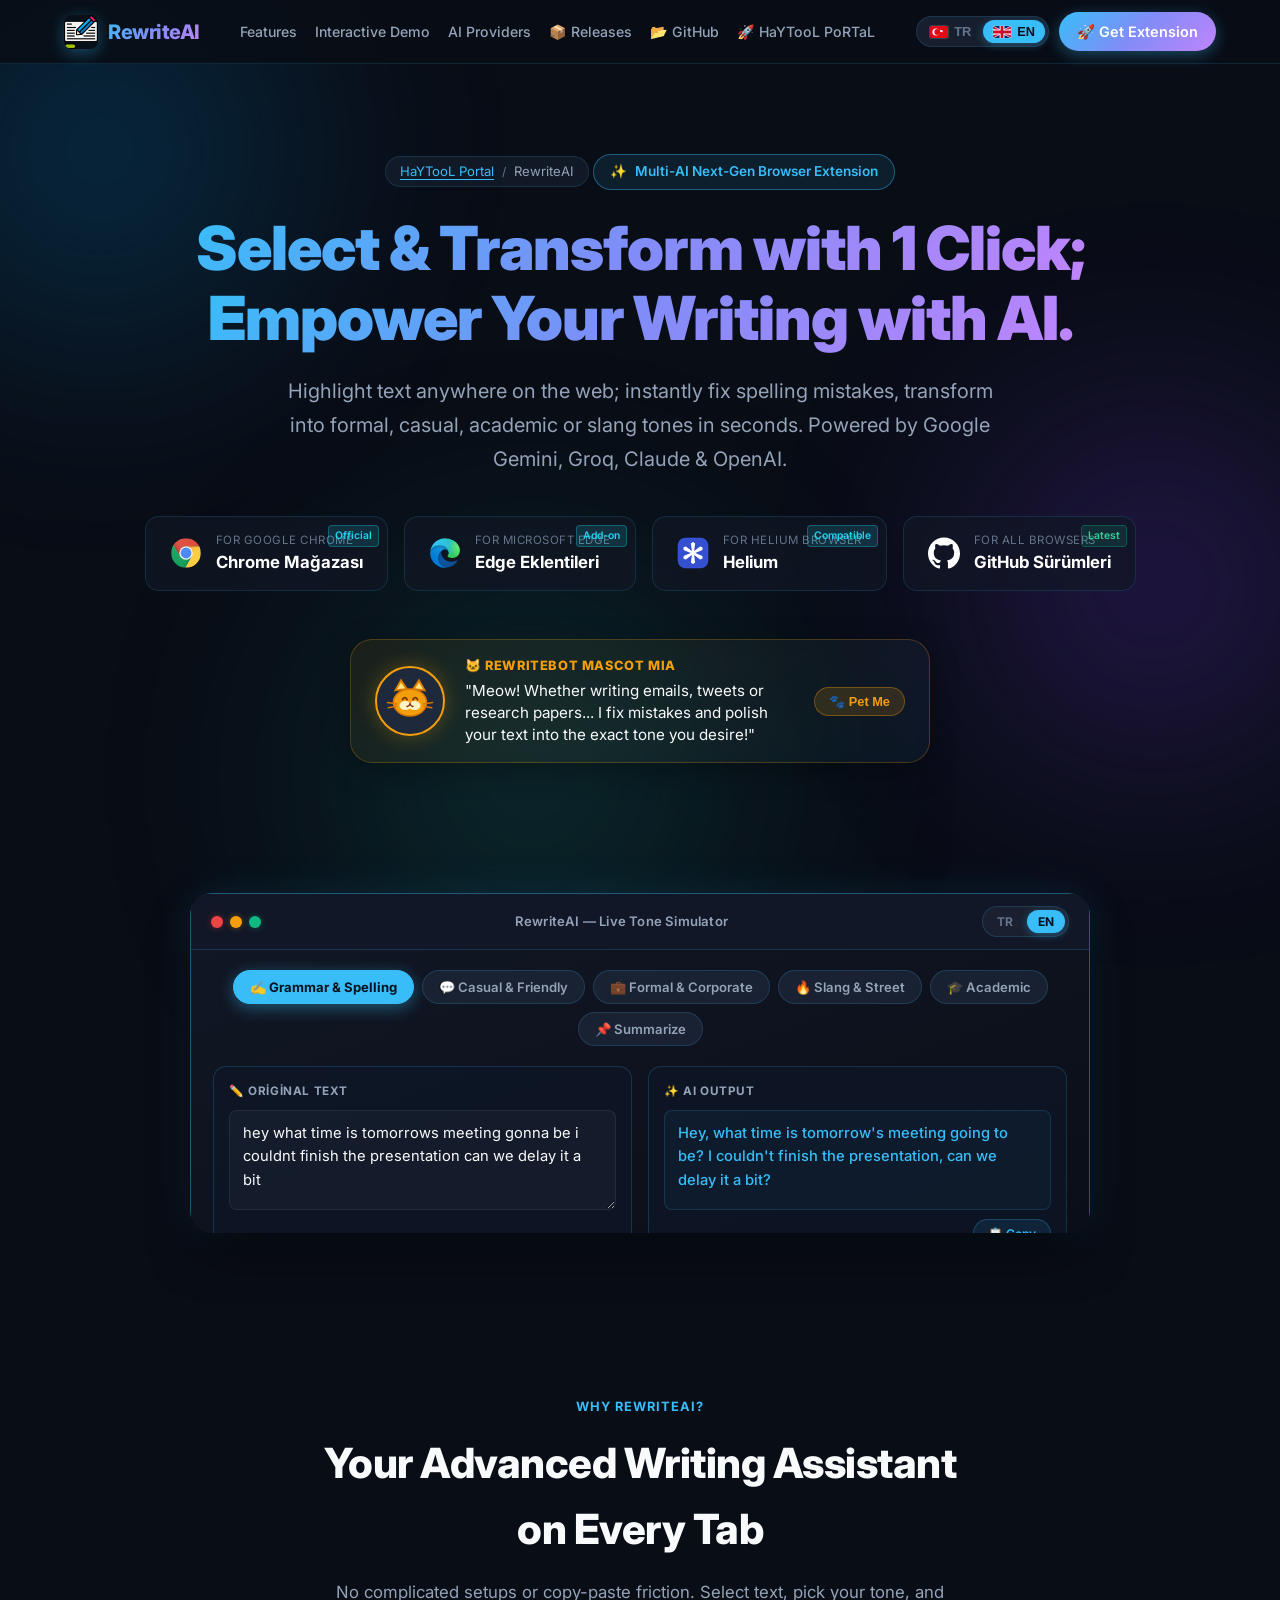
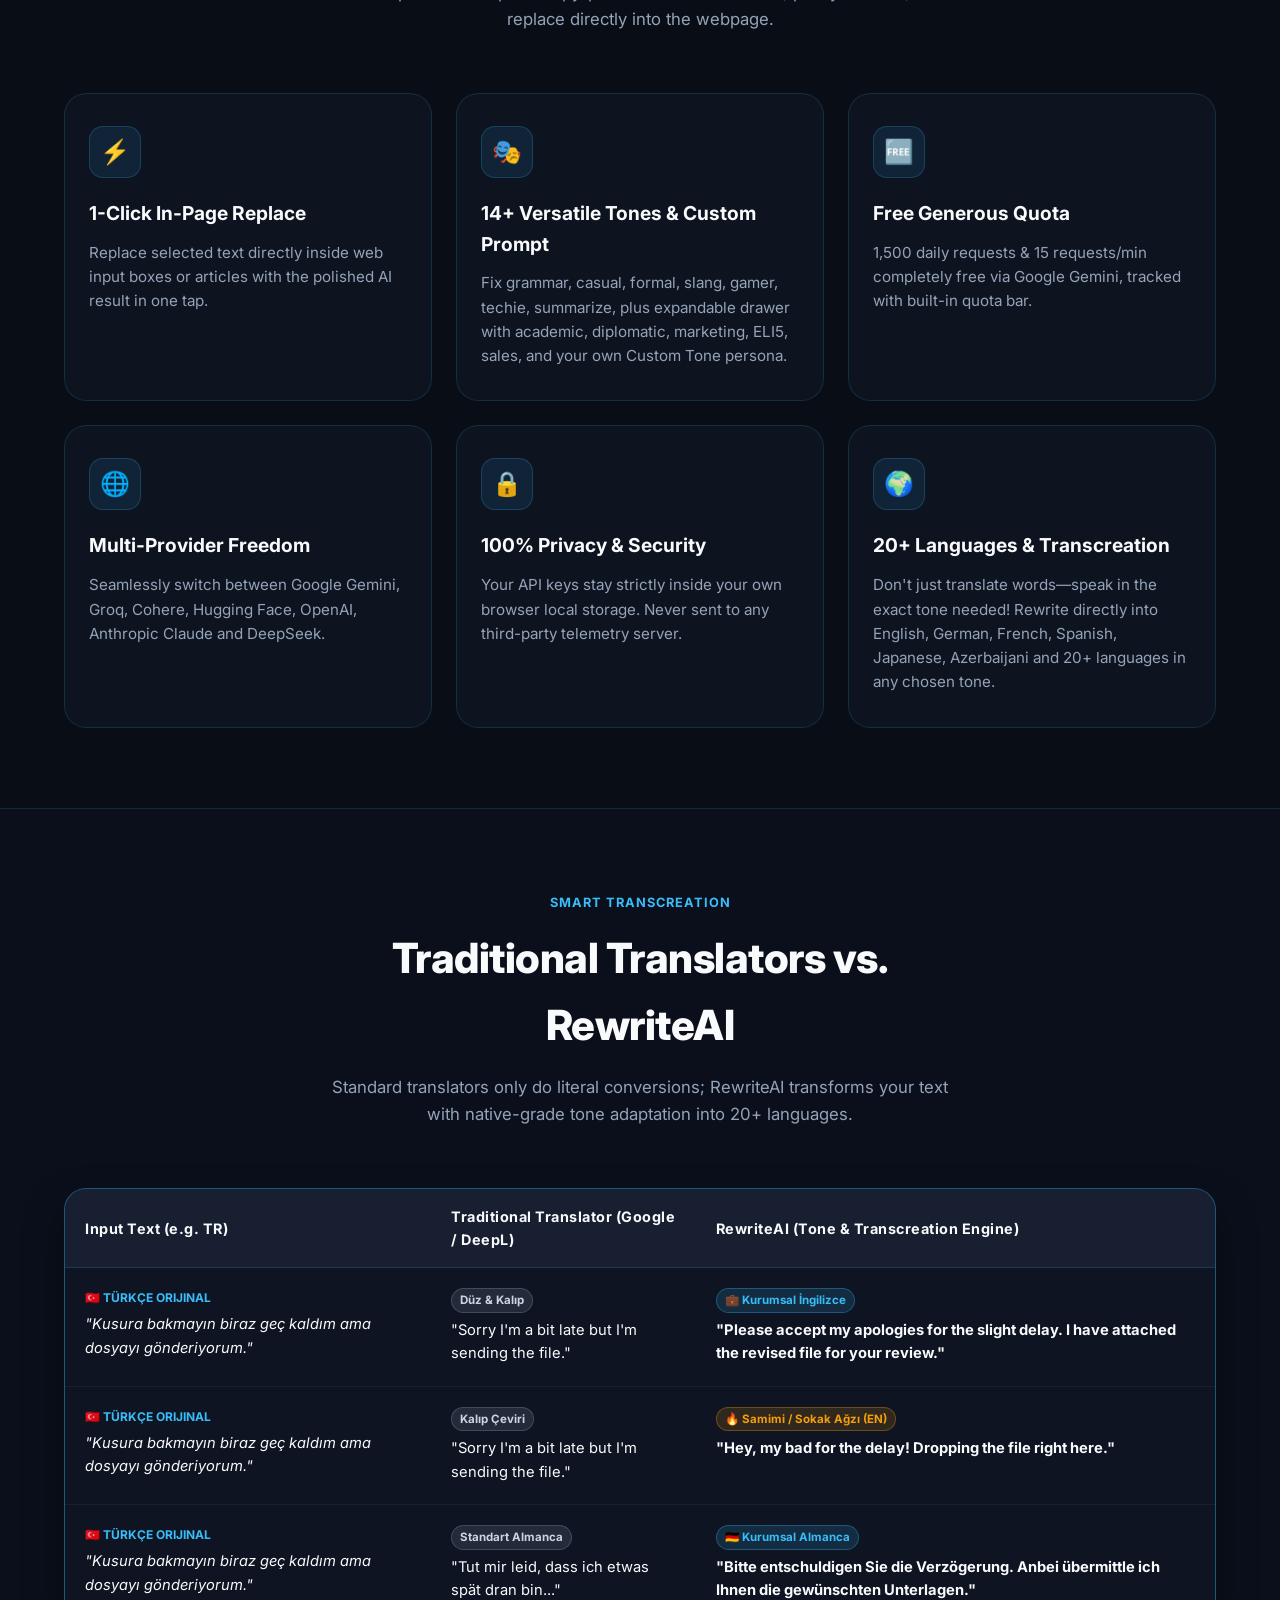
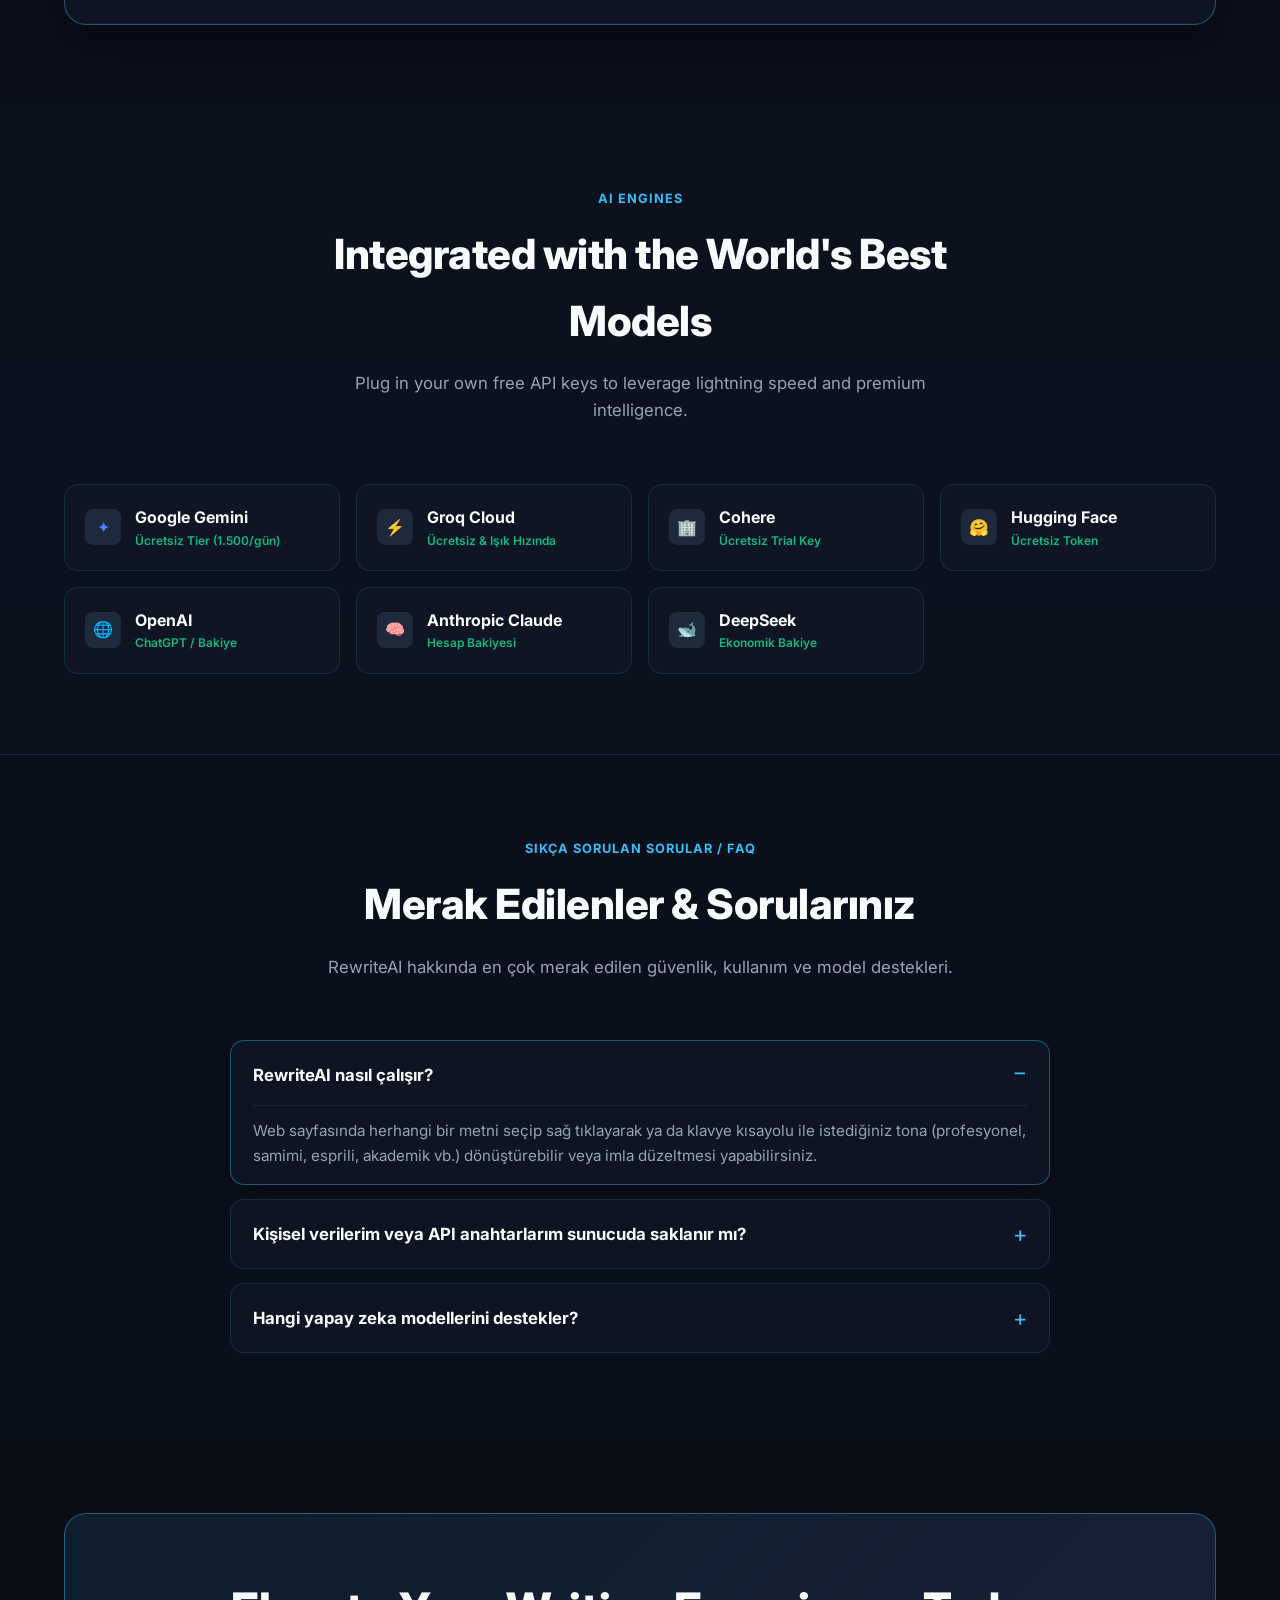
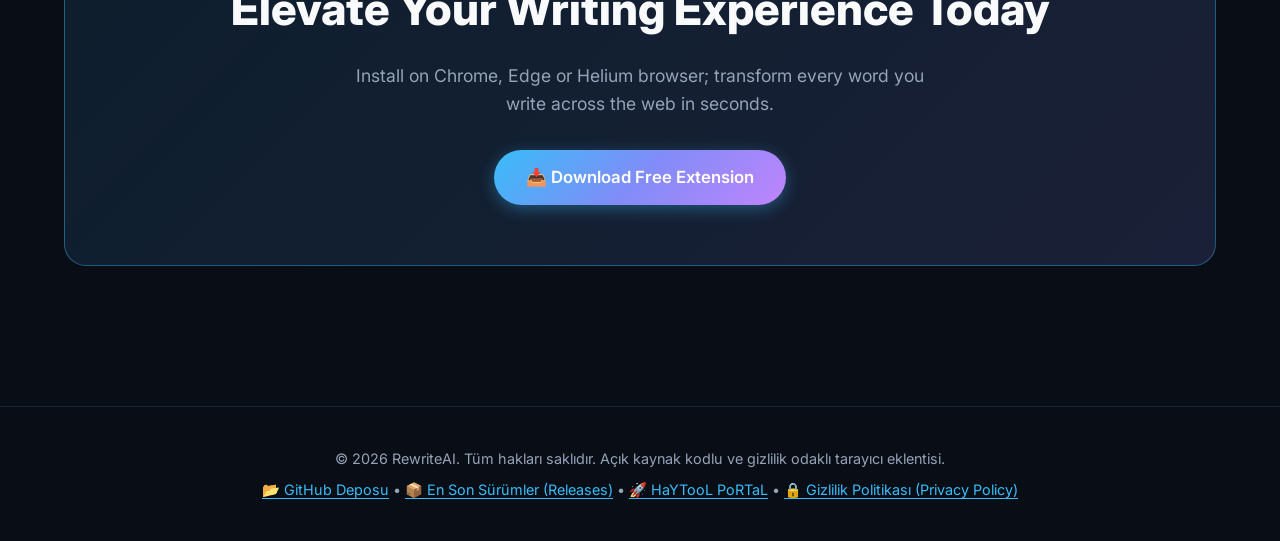
==== commit 6626e37c: "Websites Auto update (2026-10-08 11:20:07)" ====
--- a/index.html
+++ b/index.html
@@ -201,6 +201,13 @@
   <!-- Hero Section -->
   <section class="hero">
     <div class="container">
+      <!-- Breadcrumb UI (Matches Schema.org BreadcrumbList) -->
+      <nav aria-label="Breadcrumb" class="site-breadcrumb">
+        <a href="https://haytokoraz.github.io/" target="_blank" rel="noopener" title="HaYTooL Portal">HaYTooL Portal</a>
+        <span class="bc-sep">/</span>
+        <span aria-current="page">RewriteAI</span>
+      </nav>
+
       <div class="hero-badge">
         <span>✨</span> <span data-i18n="heroBadge">Çoklu AI Destekli Yeni Nesil Tarayıcı Eklentisi</span>
       </div>
@@ -500,6 +507,40 @@
     </div>
   </section>
 
+  <!-- FAQ Section (Matches Schema.org FAQPage) -->
+  <section class="section" id="faq-section" style="background: rgba(15, 23, 42, 0.3); border-top: 1px solid var(--border);">
+    <div class="container">
+      <div class="section-head">
+        <span class="section-badge">Sıkça Sorulan Sorular / FAQ</span>
+        <h2 class="section-title">Merak Edilenler & Sorularınız</h2>
+        <p class="section-desc">RewriteAI hakkında en çok merak edilen güvenlik, kullanım ve model destekleri.</p>
+      </div>
+
+      <div class="faq-accordion-wrap">
+        <details class="faq-card" open>
+          <summary class="faq-question">RewriteAI nasıl çalışır?</summary>
+          <div class="faq-answer">
+            <p>Web sayfasında herhangi bir metni seçip sağ tıklayarak ya da klavye kısayolu ile istediğiniz tona (profesyonel, samimi, esprili, akademik vb.) dönüştürebilir veya imla düzeltmesi yapabilirsiniz.</p>
+          </div>
+        </details>
+
+        <details class="faq-card">
+          <summary class="faq-question">Kişisel verilerim veya API anahtarlarım sunucuda saklanır mı?</summary>
+          <div class="faq-answer">
+            <p>Hayır. RewriteAI "Zero Telemetry" mimarisine sahiptir. Tüm API anahtarları yalnızca kendi tarayıcınızın yerel depolama alanında saklanır ve doğrudan AI sağlayıcılarına iletilir.</p>
+          </div>
+        </details>
+
+        <details class="faq-card">
+          <summary class="faq-question">Hangi yapay zeka modellerini destekler?</summary>
+          <div class="faq-answer">
+            <p>Google Gemini, OpenAI (GPT), Groq, Anthropic Claude, Cohere, DeepSeek ve Hugging Face modellerini destekler.</p>
+          </div>
+        </details>
+      </div>
+    </div>
+  </section>
+
   <!-- CTA Box -->
   <section class="section">
     <div class="container">
--- a/styles.css
+++ b/styles.css
@@ -994,4 +994,101 @@
   }
 }
 
-
+/* ==========================================================================
+   Breadcrumb UI & FAQ Accordion Components (Schema & UI Alignment)
+   ========================================================================== */
+
+/* Breadcrumb in Hero */
+.site-breadcrumb {
+  display: inline-flex;
+  align-items: center;
+  gap: 8px;
+  font-size: 0.82rem;
+  color: #94a3b8;
+  margin-bottom: 20px;
+  background: rgba(30, 41, 59, 0.45);
+  padding: 4px 14px;
+  border-radius: var(--radius-full);
+  border: 1px solid var(--border);
+}
+
+.site-breadcrumb a {
+  color: var(--primary);
+  text-decoration: underline;
+  text-underline-offset: 3px;
+}
+
+.site-breadcrumb a:hover {
+  color: #7dd3fc;
+}
+
+.bc-sep {
+  color: #64748b;
+  font-size: 0.75rem;
+}
+
+/* FAQ Accordion */
+.faq-accordion-wrap {
+  max-width: 820px;
+  margin: 0 auto;
+  display: flex;
+  flex-direction: column;
+  gap: 14px;
+}
+
+.faq-card {
+  background: var(--bg-card);
+  border: 1px solid var(--border);
+  border-radius: var(--radius-md);
+  padding: 16px 22px;
+  transition: var(--transition);
+}
+
+.faq-card[open] {
+  border-color: var(--border-glow);
+  box-shadow: 0 10px 30px rgba(0, 0, 0, 0.35);
+}
+
+.faq-question {
+  font-size: 1.05rem;
+  font-weight: 700;
+  color: var(--text-primary);
+  cursor: pointer;
+  list-style: none;
+  display: flex;
+  justify-content: space-between;
+  align-items: center;
+  user-select: none;
+}
+
+.faq-question::-webkit-details-marker {
+  display: none;
+}
+
+.faq-question::after {
+  content: '+';
+  font-size: 1.4rem;
+  color: var(--primary);
+  font-weight: 400;
+  transition: transform 0.25s ease;
+}
+
+.faq-card[open] .faq-question::after {
+  content: '−';
+  transform: rotate(180deg);
+}
+
+.faq-answer {
+  margin-top: 12px;
+  padding-top: 12px;
+  border-top: 1px solid rgba(255, 255, 255, 0.06);
+}
+
+.faq-answer p {
+  color: var(--text-secondary);
+  font-size: 0.95rem;
+  line-height: 1.65;
+}
+
+
+
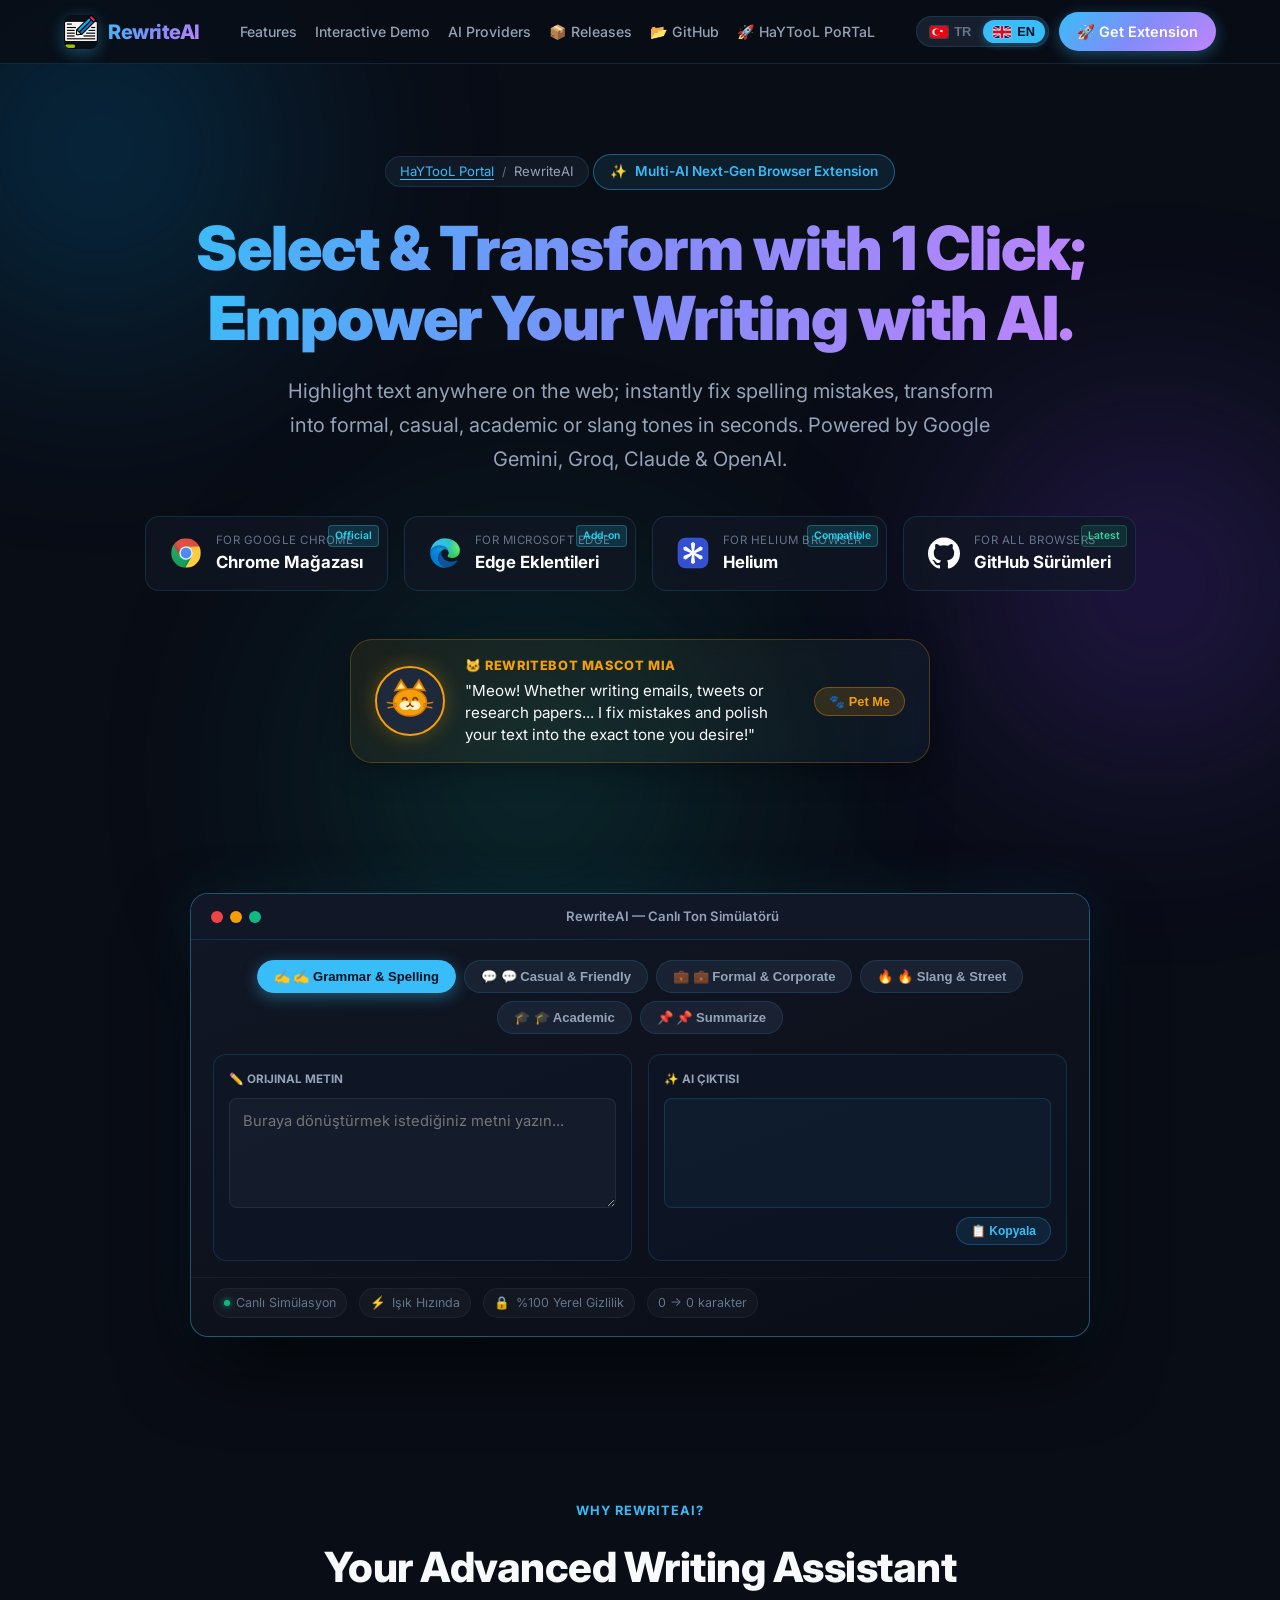
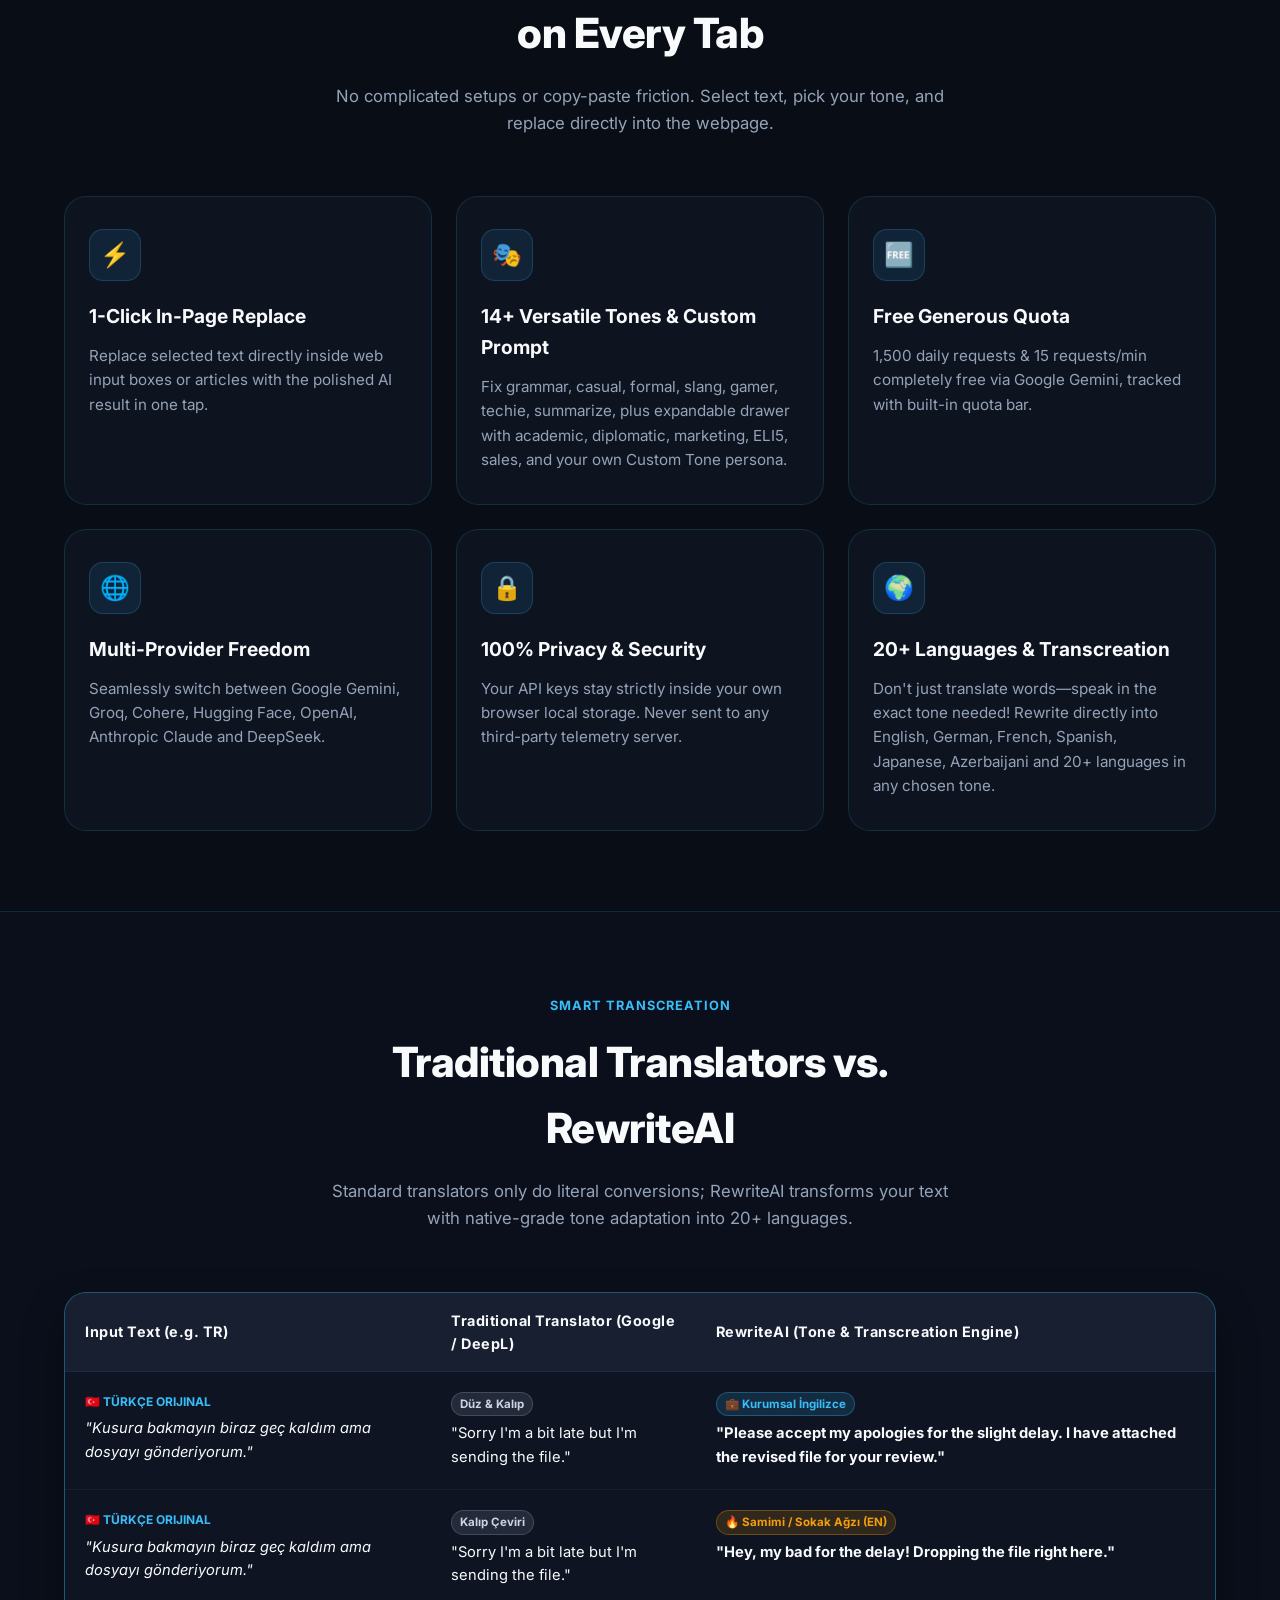
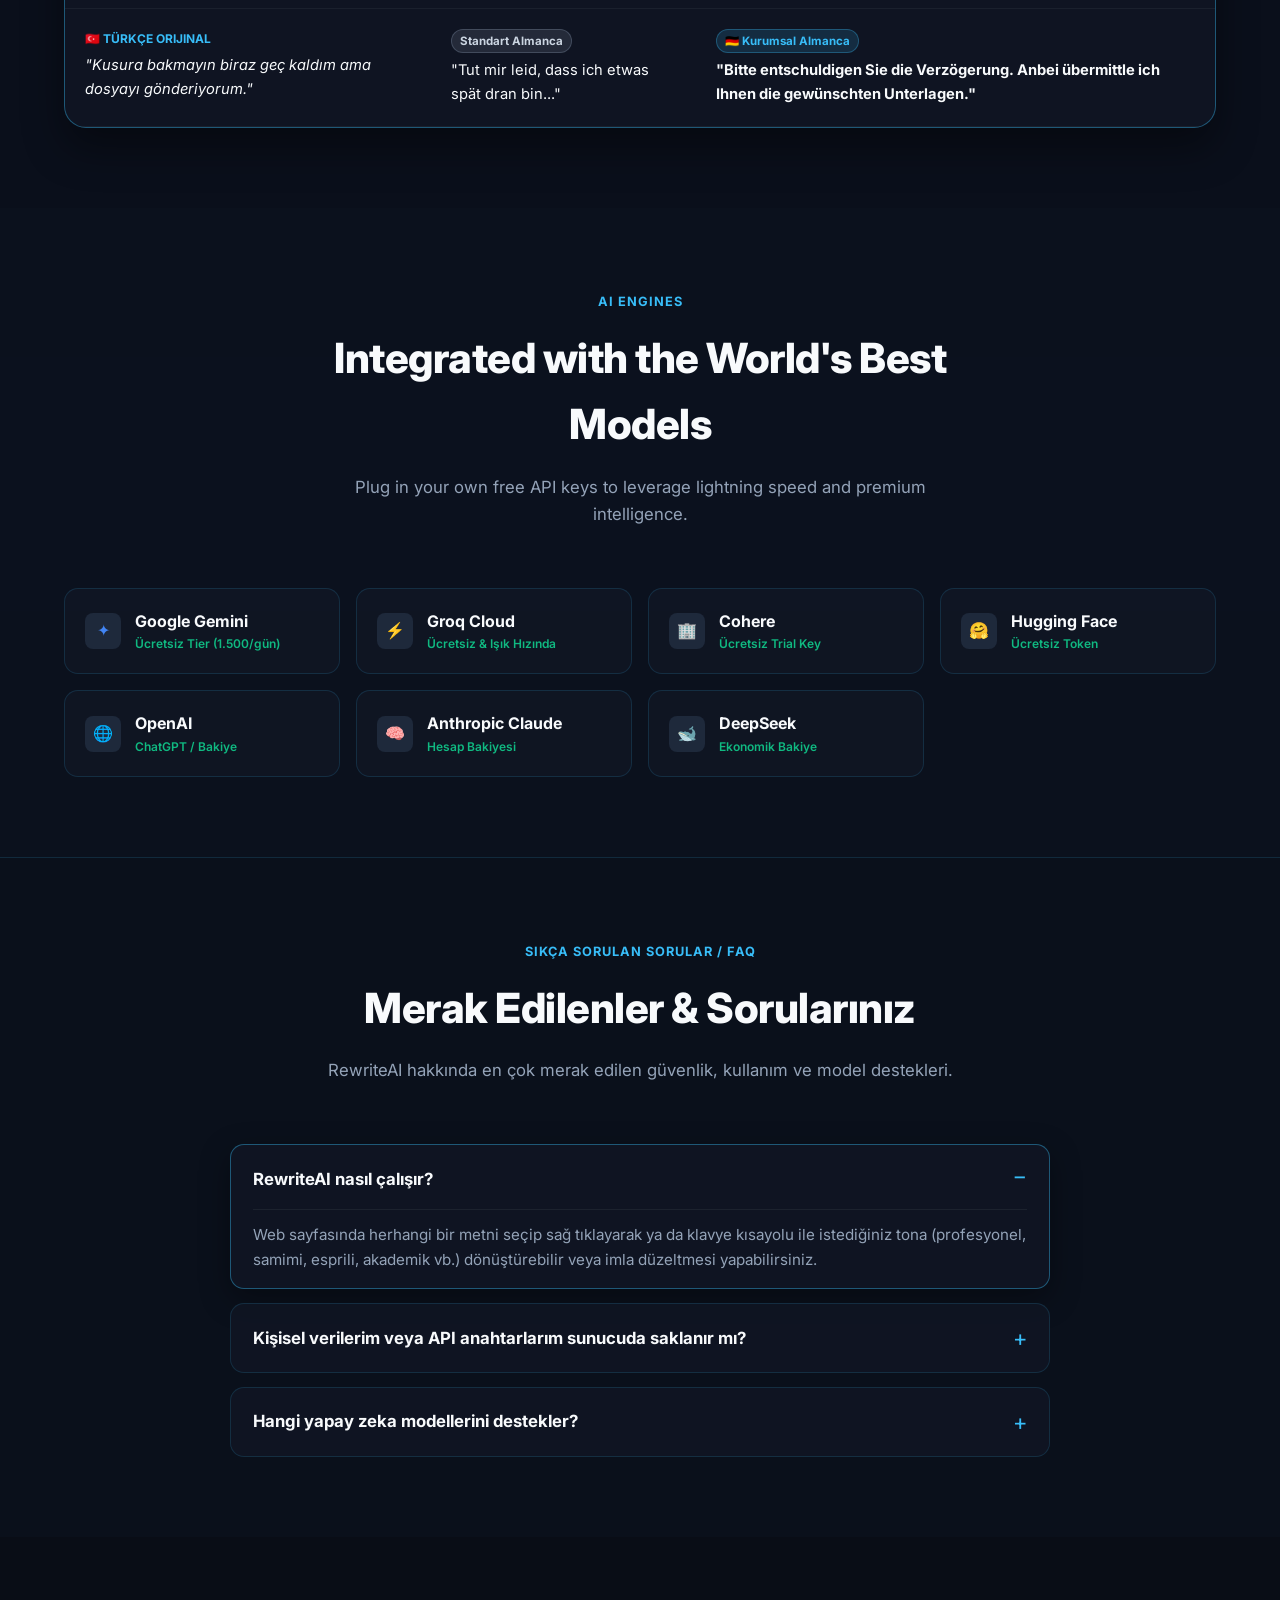
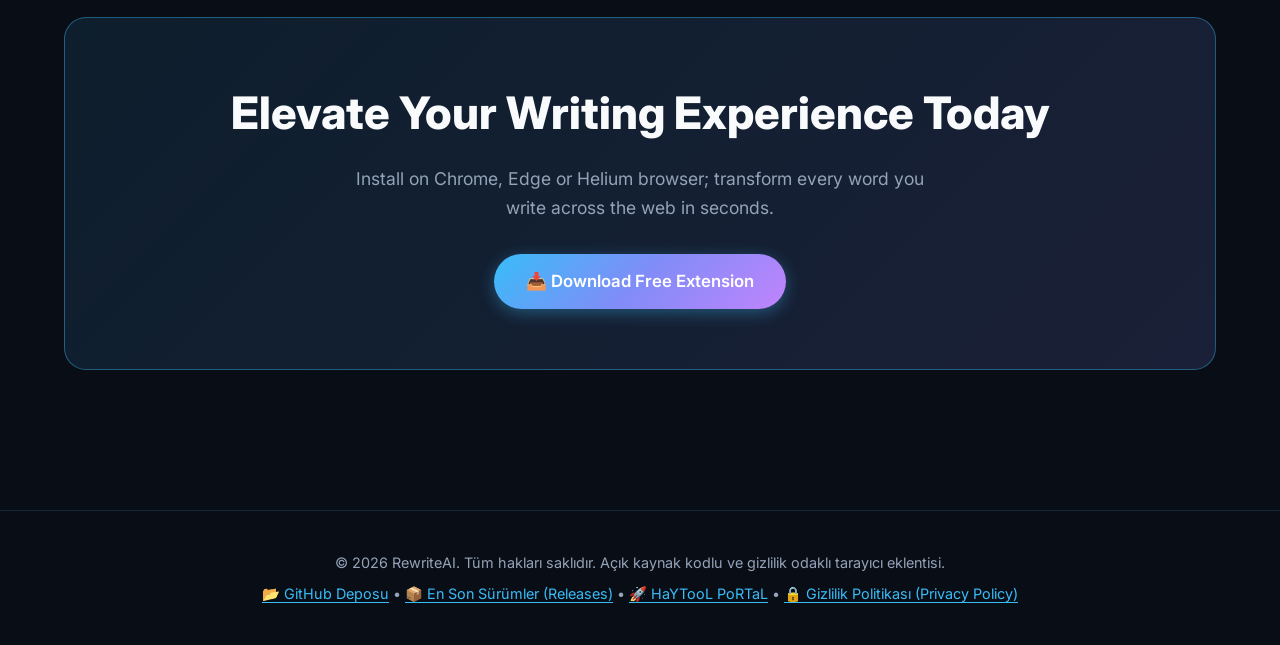
==== commit b3fa079d: "Websites Auto update (2026-10-08 11:22:05)" ====
--- a/index.html
+++ b/index.html
@@ -307,18 +307,57 @@
     </div>
   </section>
 
-  <!-- Canlı Deneyim / Interactive Demo Widget -->
+  <!-- Canlı Deneyim / Interactive Demo Widget (Inline - Zero Iframe) -->
   <section class="preview-section" id="preview">
     <div class="container">
-      <iframe
-        id="demoFrame"
-        src="demo-widget.html"
-        class="demo-frame"
-        scrolling="no"
-        frameborder="0"
-        loading="lazy"
-        title="RewriteAI Canlı Ton Simülatörü"
-      ></iframe>
+      <div class="demo-window">
+        <!-- Title bar -->
+        <div class="demo-win-bar">
+          <div class="demo-dots">
+            <span class="demo-dot demo-dot-r"></span>
+            <span class="demo-dot demo-dot-y"></span>
+            <span class="demo-dot demo-dot-g"></span>
+          </div>
+          <span class="demo-win-title" id="demoWinTitle">RewriteAI — Canlı Ton Simülatörü</span>
+        </div>
+
+        <!-- Tone chips -->
+        <div class="demo-tones-bar" id="demoTonesBar">
+          <button class="demo-tone-chip active" data-tone="fix_grammar">✍️ <span data-i18n="tone1">İmla &amp; Dilbilgisi</span></button>
+          <button class="demo-tone-chip" data-tone="daily">💬 <span data-i18n="tone2">Günlük &amp; Samimi</span></button>
+          <button class="demo-tone-chip" data-tone="formal">💼 <span data-i18n="tone3">Resmi &amp; Kurumsal</span></button>
+          <button class="demo-tone-chip" data-tone="slang">🔥 <span data-i18n="tone4">Argo &amp; Sokak Ağzı</span></button>
+          <button class="demo-tone-chip" data-tone="academic">🎓 <span data-i18n="tone5">Akademik</span></button>
+          <button class="demo-tone-chip" data-tone="summarize">📌 <span data-i18n="tone6">Özetle</span></button>
+        </div>
+
+        <!-- Input / Output Grid -->
+        <div class="demo-main-grid">
+          <div class="demo-panel">
+            <span class="demo-panel-label">✏️ Orijinal Metin</span>
+            <textarea class="demo-text-input" id="demoInputText" spellcheck="false"
+              placeholder="Buraya dönüştürmek istediğiniz metni yazın..."></textarea>
+          </div>
+          <div class="demo-panel">
+            <span class="demo-panel-label">✨ AI Çıktısı</span>
+            <div class="demo-text-output" id="demoOutputBox">
+              <span id="demoOutputSpan"></span><span class="demo-cursor" id="demoCursor" style="display:none"></span>
+            </div>
+            <button class="demo-copy-btn" id="demoCopyBtn">📋 Kopyala</button>
+          </div>
+        </div>
+
+        <!-- Stats -->
+        <div class="demo-stat-row">
+          <span class="demo-stat-pill">
+            <span class="demo-stat-dot"></span>
+            <span>Canlı Simülasyon</span>
+          </span>
+          <span class="demo-stat-pill">⚡ <span>Işık Hızında</span></span>
+          <span class="demo-stat-pill">🔒 <span>%100 Yerel Gizlilik</span></span>
+          <span class="demo-stat-pill" id="demoCharCounter">0 → 0 karakter</span>
+        </div>
+      </div>
     </div>
   </section>
 
--- a/styles.css
+++ b/styles.css
@@ -983,16 +983,193 @@
 }
 
 /* 3. Reduced motion support for accessibility */
-@media (prefers-reduced-motion: reduce) {
-  *,
-  *::before,
-  *::after {
-    animation-duration: 0.01ms !important;
-    animation-iteration-count: 1 !important;
-    transition-duration: 0.01ms !important;
-    scroll-behavior: auto !important;
-  }
-}
+/* ==========================================================================
+   Inline Demo Simulator Styles (Zero Iframe Pattern)
+   ========================================================================== */
+.demo-window {
+  background: linear-gradient(160deg, rgba(18,24,38,.98) 0%, rgba(9,13,22,.98) 100%);
+  border: 1px solid var(--border-glow);
+  border-radius: 18px;
+  box-shadow: 0 32px 80px -12px rgba(0,0,0,.9), 0 0 60px rgba(56,189,248,.1);
+  overflow: hidden;
+  max-width: 900px;
+  margin: 0 auto;
+}
+
+.demo-win-bar {
+  background: rgba(17,24,39,.95);
+  padding: 12px 20px;
+  display: flex;
+  align-items: center;
+  gap: 14px;
+  border-bottom: 1px solid var(--border);
+}
+
+.demo-dots { display: flex; gap: 7px; }
+.demo-dot { width: 12px; height: 12px; border-radius: 50%; }
+.demo-dot-r { background: #ef4444; }
+.demo-dot-y { background: #f59e0b; }
+.demo-dot-g { background: #10b981; }
+
+.demo-win-title {
+  font-size: .82rem;
+  color: #94a3b8;
+  font-weight: 600;
+  flex: 1;
+  text-align: center;
+}
+
+.demo-tones-bar {
+  display: flex;
+  gap: 8px;
+  flex-wrap: wrap;
+  padding: 20px 22px 4px;
+  justify-content: center;
+}
+
+.demo-tone-chip {
+  padding: 8px 16px;
+  border-radius: var(--radius-full);
+  background: rgba(30,41,59,.7);
+  border: 1px solid var(--border);
+  color: #94a3b8;
+  font-size: .82rem;
+  font-weight: 600;
+  cursor: pointer;
+  transition: var(--transition);
+}
+
+.demo-tone-chip:hover {
+  border-color: var(--primary);
+  color: var(--primary);
+  transform: translateY(-1px);
+}
+
+.demo-tone-chip.active {
+  background: var(--primary);
+  color: #04101e;
+  border-color: var(--primary);
+  box-shadow: 0 4px 16px rgba(56,189,248,.4);
+  font-weight: 700;
+}
+
+.demo-main-grid {
+  display: grid;
+  grid-template-columns: 1fr 1fr;
+  gap: 16px;
+  padding: 16px 22px;
+}
+
+@media (max-width: 680px) {
+  .demo-main-grid { grid-template-columns: 1fr; }
+}
+
+.demo-panel {
+  background: rgba(15,23,42,.65);
+  border: 1px solid var(--border);
+  border-radius: 13px;
+  padding: 15px;
+  display: flex;
+  flex-direction: column;
+  gap: 9px;
+}
+
+.demo-panel-label {
+  font-size: .73rem;
+  font-weight: 700;
+  text-transform: uppercase;
+  color: #94a3b8;
+}
+
+.demo-text-input {
+  width: 100%;
+  min-height: 110px;
+  background: rgba(255,255,255,.03);
+  border: 1px solid rgba(255,255,255,.07);
+  border-radius: 8px;
+  padding: 11px 13px;
+  font-size: .92rem;
+  color: var(--text-primary);
+  font-family: inherit;
+  line-height: 1.6;
+  resize: vertical;
+  outline: none;
+}
+
+.demo-text-input:focus { border-color: var(--primary); }
+
+.demo-text-output {
+  min-height: 110px;
+  font-size: .92rem;
+  color: var(--primary);
+  line-height: 1.6;
+  font-weight: 500;
+  padding: 11px 13px;
+  background: rgba(56,189,248,.04);
+  border: 1px solid rgba(56,189,248,.16);
+  border-radius: 8px;
+  flex: 1;
+  word-break: break-word;
+}
+
+.demo-cursor {
+  display: inline-block;
+  width: 2px;
+  height: 1em;
+  background: var(--primary);
+  margin-left: 2px;
+  vertical-align: text-bottom;
+  animation: blink .85s step-end infinite;
+}
+@keyframes blink { 0%,100%{opacity:1} 50%{opacity:0} }
+
+.demo-copy-btn {
+  align-self: flex-end;
+  padding: 6px 14px;
+  border-radius: var(--radius-full);
+  background: rgba(56,189,248,.1);
+  border: 1px solid rgba(56,189,248,.25);
+  color: var(--primary);
+  font-size: .75rem;
+  font-weight: 600;
+  cursor: pointer;
+  transition: var(--transition);
+}
+
+.demo-copy-btn:hover {
+  background: var(--primary);
+  color: #04101e;
+}
+
+.demo-stat-row {
+  display: flex;
+  gap: 12px;
+  padding: 10px 22px 18px;
+  flex-wrap: wrap;
+  align-items: center;
+  font-size: .78rem;
+  color: #64748b;
+  border-top: 1px solid rgba(255,255,255,.05);
+}
+
+.demo-stat-pill {
+  display: inline-flex;
+  align-items: center;
+  gap: 6px;
+  background: rgba(255,255,255,.03);
+  padding: 4px 10px;
+  border-radius: var(--radius-full);
+  border: 1px solid rgba(255,255,255,.05);
+}
+
+.demo-stat-dot {
+  width: 6px;
+  height: 6px;
+  border-radius: 50%;
+  background: #10b981;
+  box-shadow: 0 0 6px #10b981;
+}
+
 
 /* ==========================================================================
    Breadcrumb UI & FAQ Accordion Components (Schema & UI Alignment)
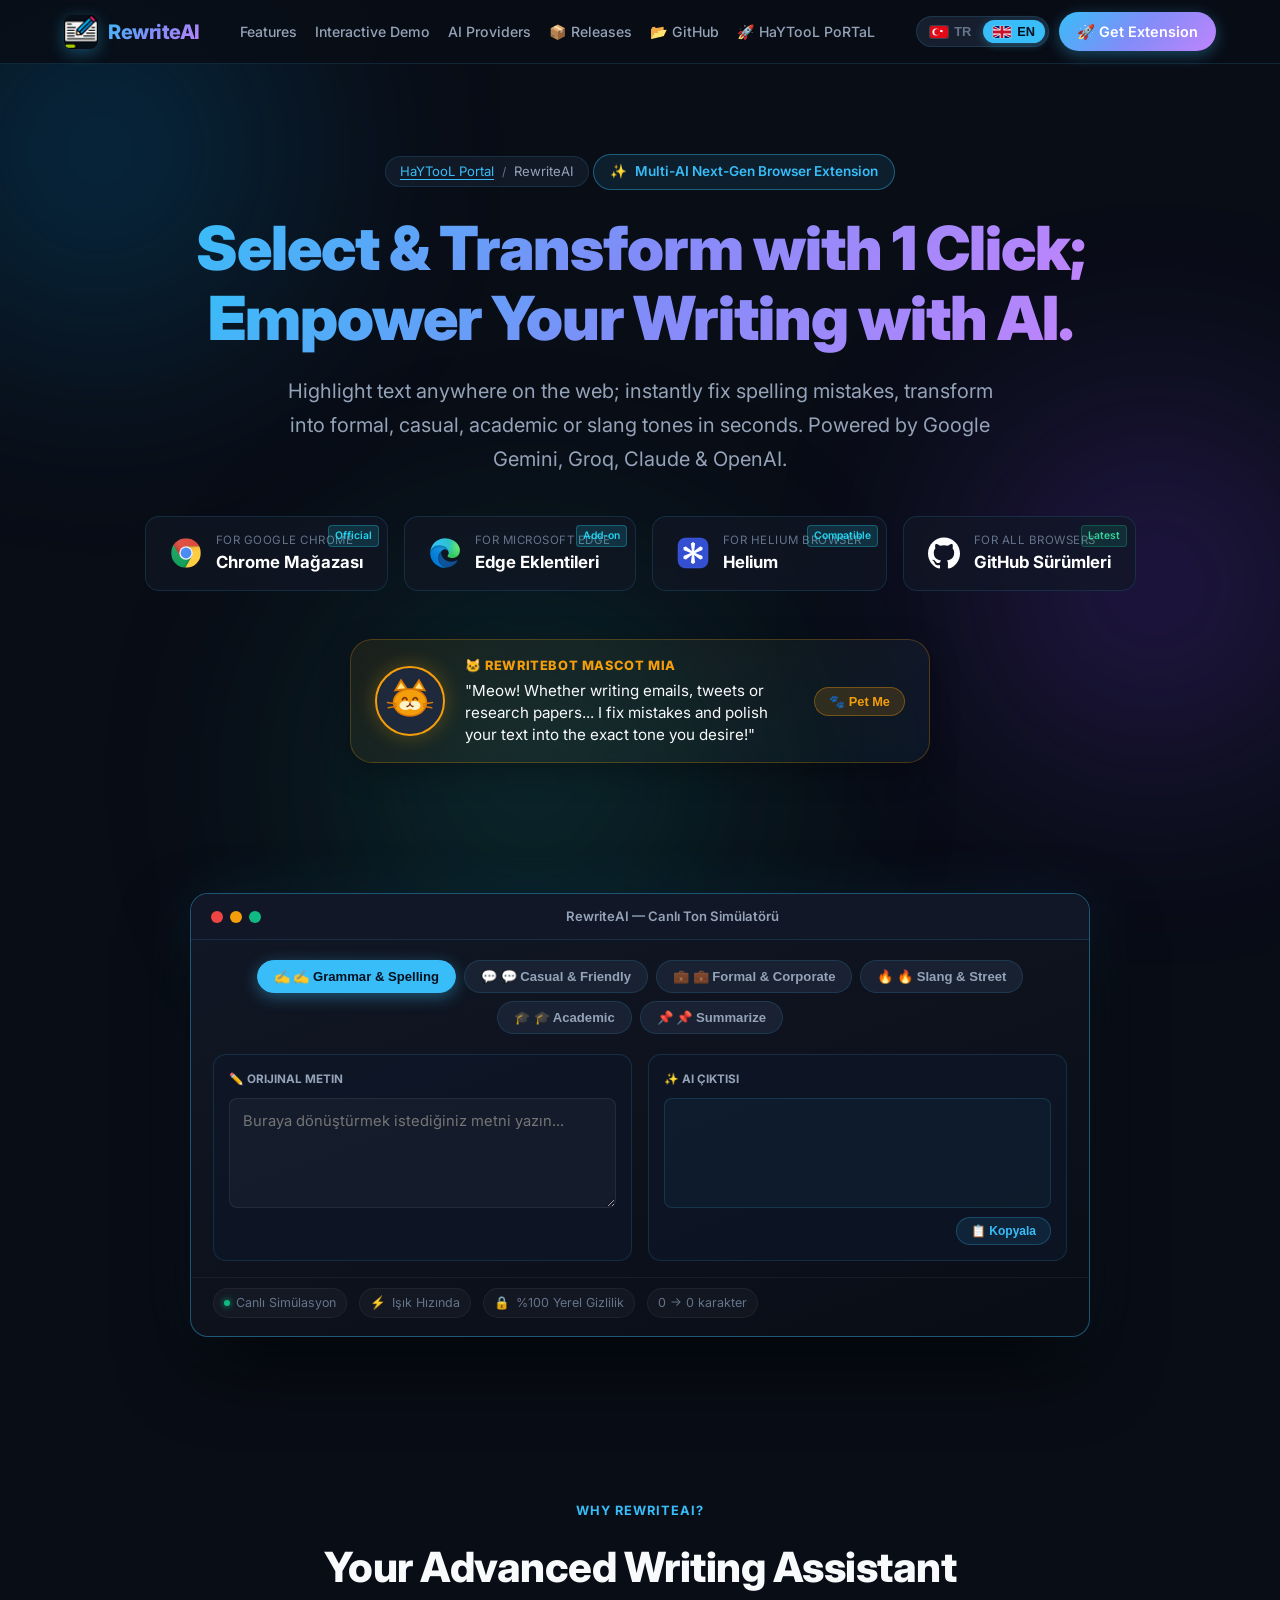
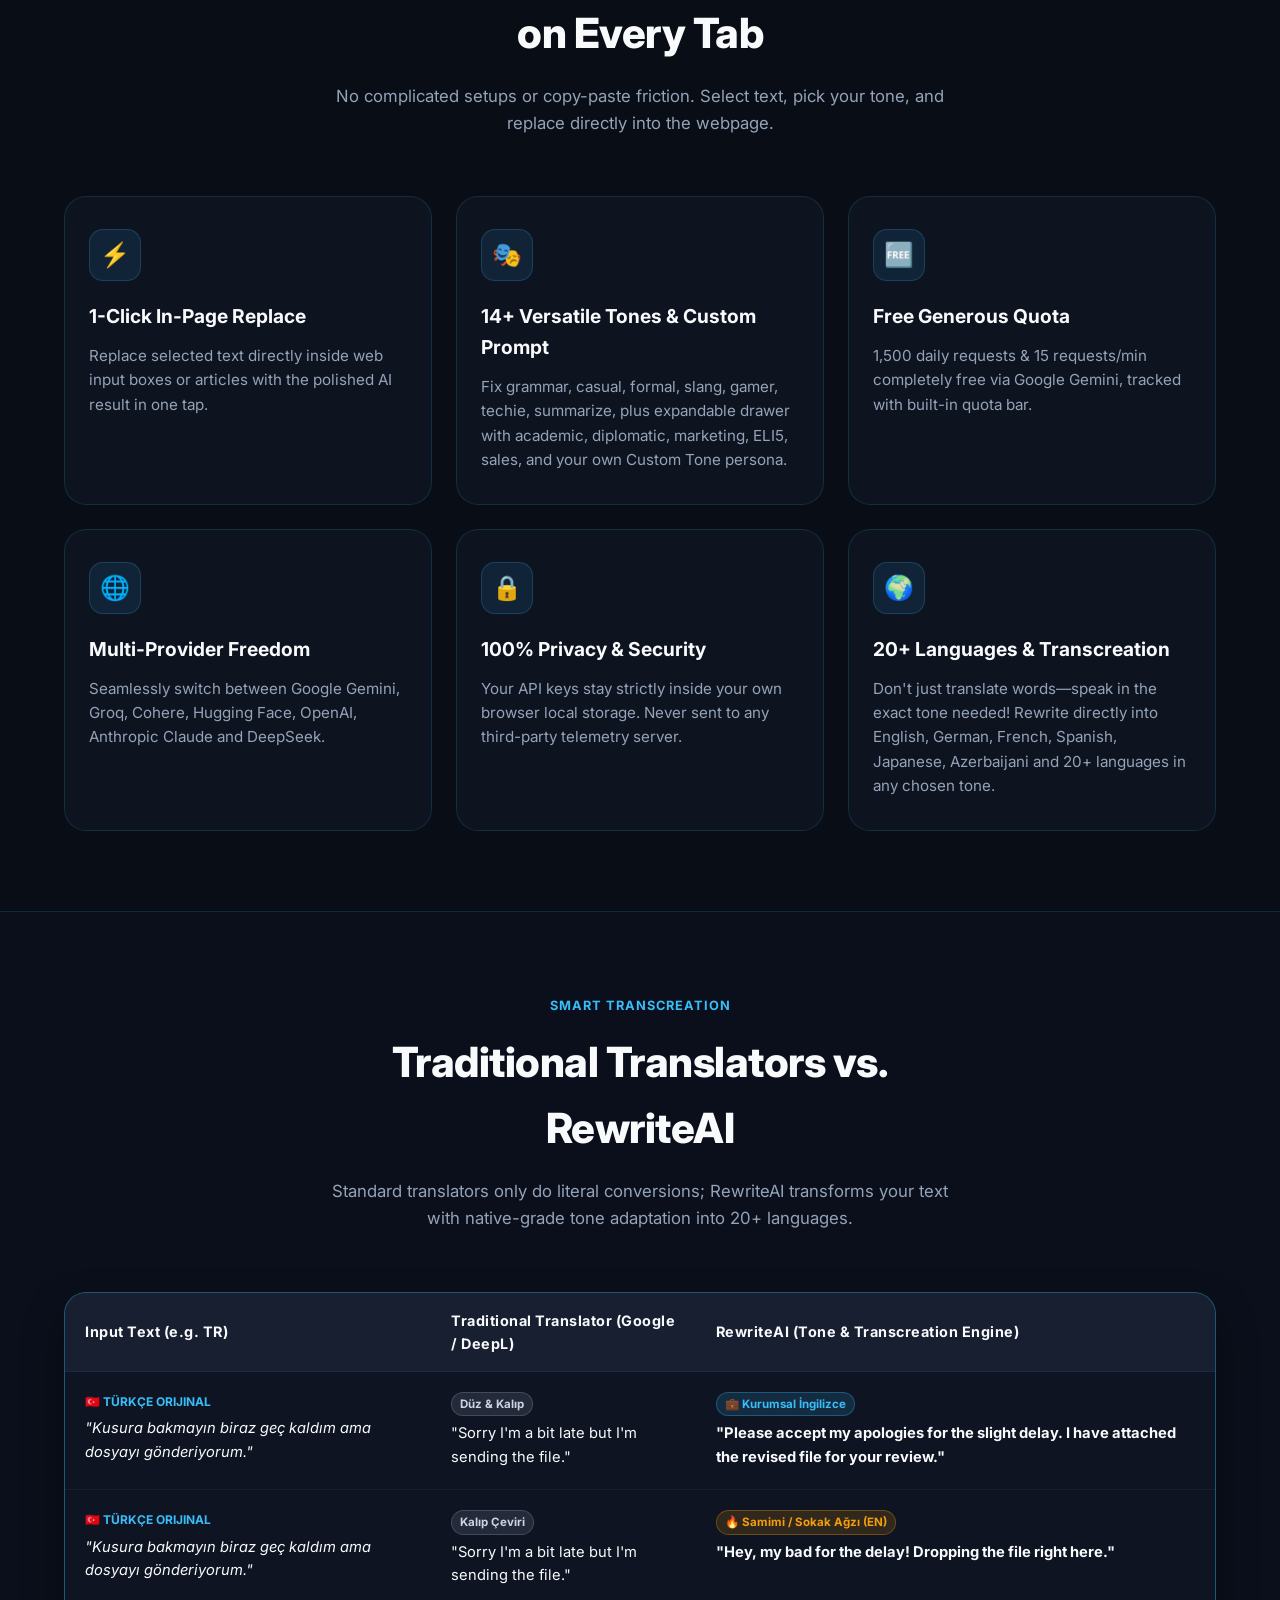
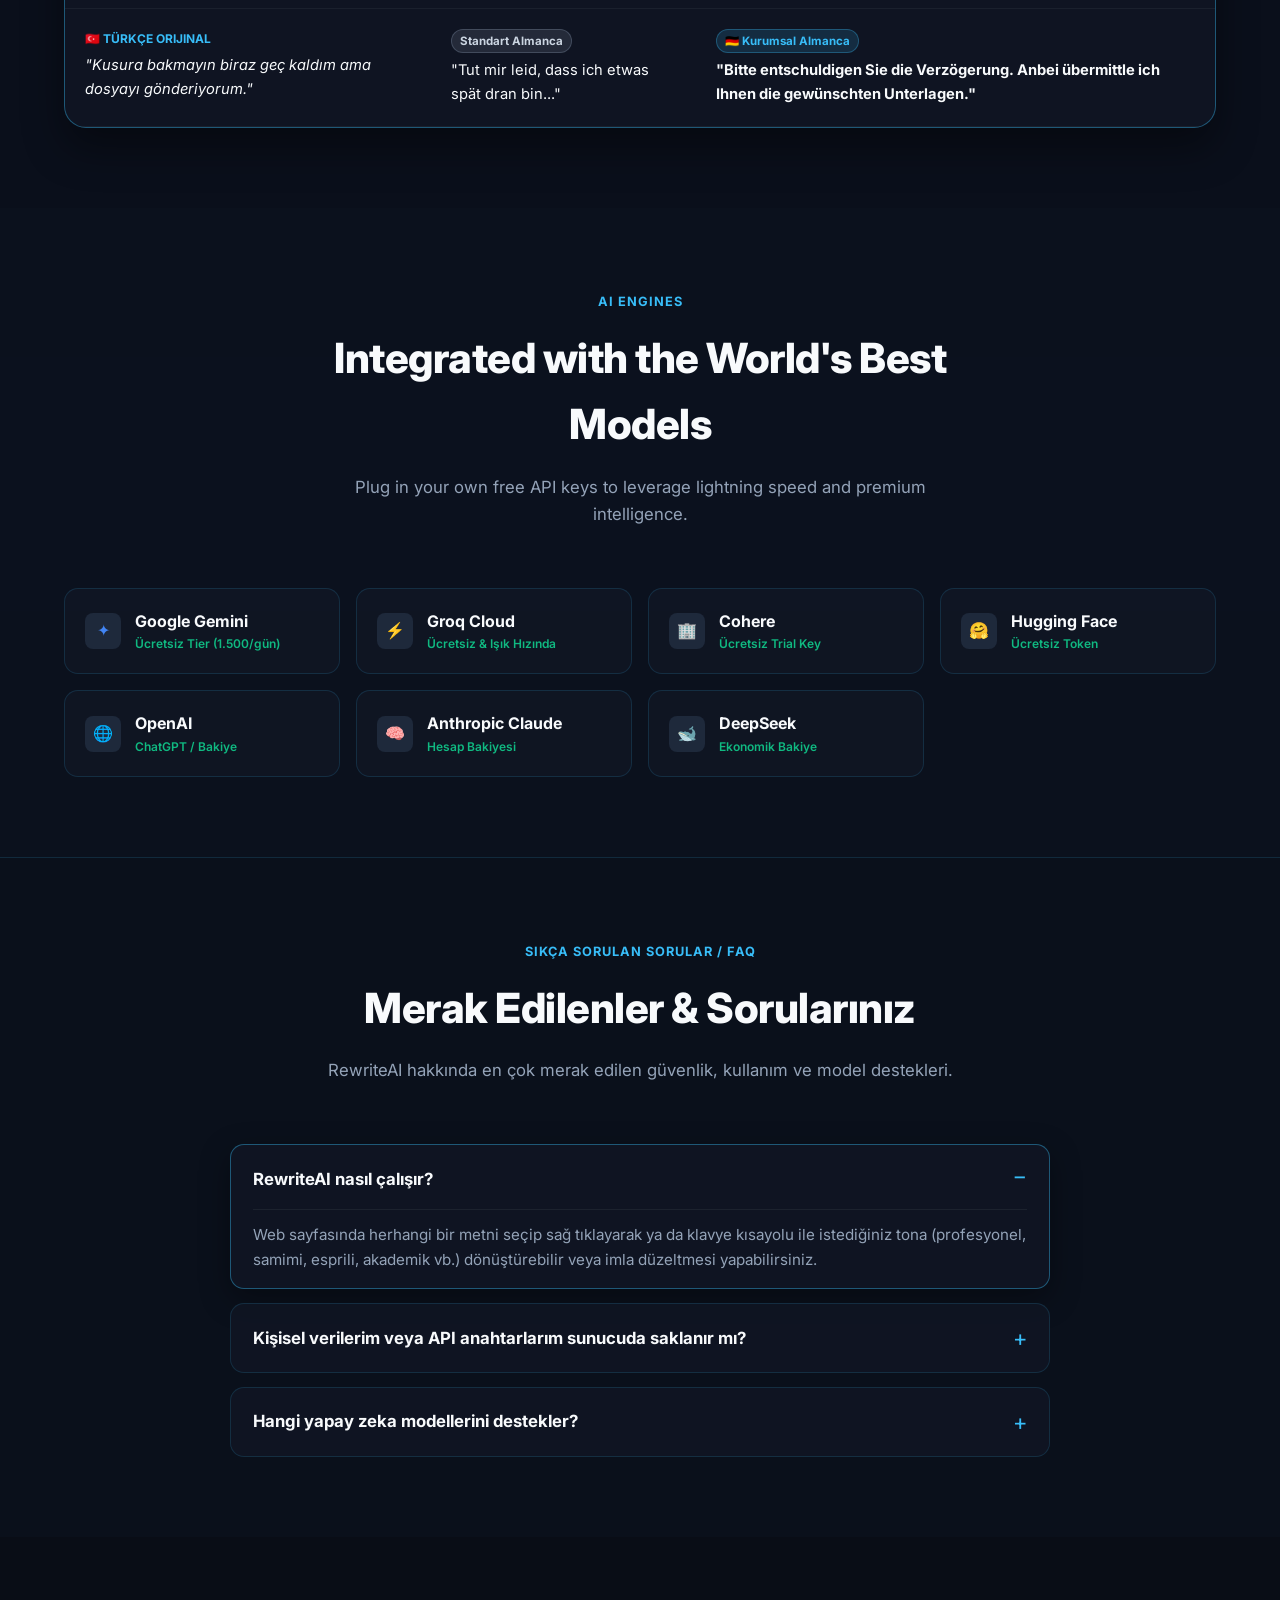
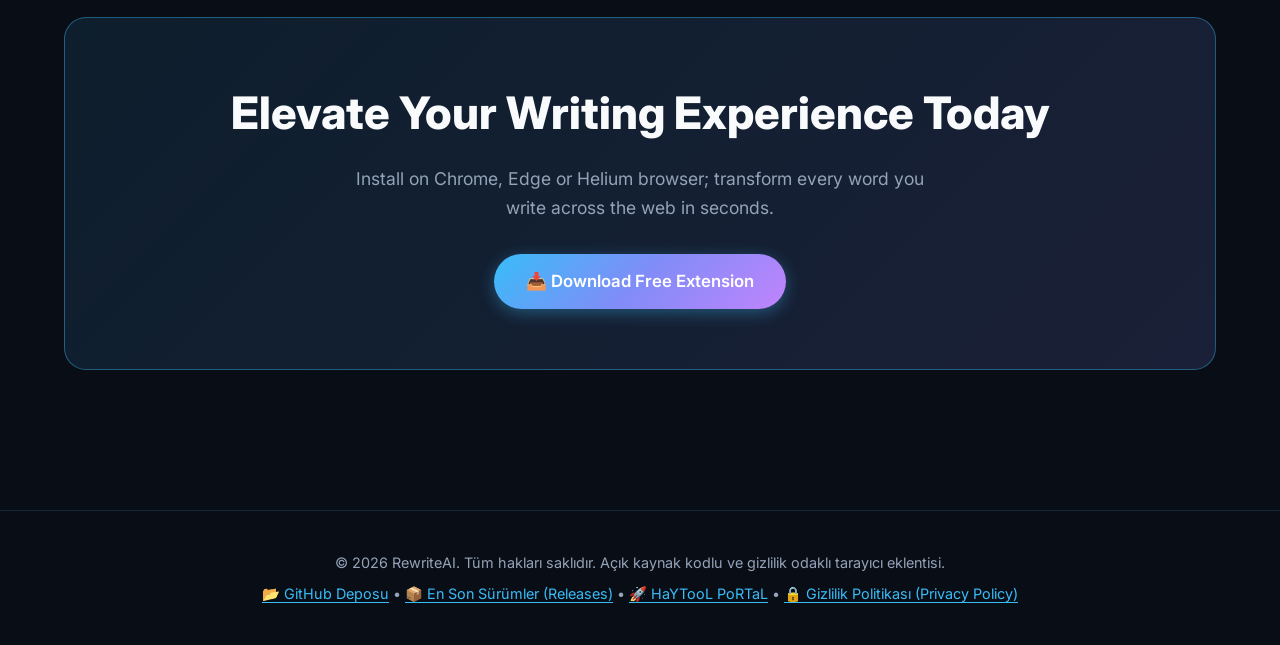
==== commit a789a2a4: "Websites Auto update (2026-10-08 11:23:41)" ====
--- a/index.html
+++ b/index.html
@@ -150,8 +150,12 @@
     <link rel="stylesheet" href="https://fonts.googleapis.com/css2?family=Inter:wght@400;600;700;800&display=swap">
   </noscript>
 
-  <!-- Main Stylesheet -->
-  <link rel="stylesheet" href="styles.css">
+  <!-- Main Stylesheet (Non-render-blocking Asynchronous Load) -->
+  <link rel="preload" as="style" href="styles.css">
+  <link rel="stylesheet" href="styles.css" media="print" onload="this.media='all'">
+  <noscript>
+    <link rel="stylesheet" href="styles.css">
+  </noscript>
 </head>
 <body>
 
@@ -164,7 +168,9 @@
   <header class="header">
     <div class="container nav-wrap">
       <a href="#" class="logo-brand">
-        <img src="assets/icons/icon128.png" alt="RewriteAI Logo" width="34" height="34">
+        <img src="assets/icons/icon32.png" 
+             srcset="assets/icons/icon32.png 1x, assets/icons/icon51.png 1.5x, assets/icons/icon68.png 2x" 
+             alt="RewriteAI Logo" width="34" height="34" loading="eager" decoding="async">
         <span class="logo-title">RewriteAI</span>
       </a>
 
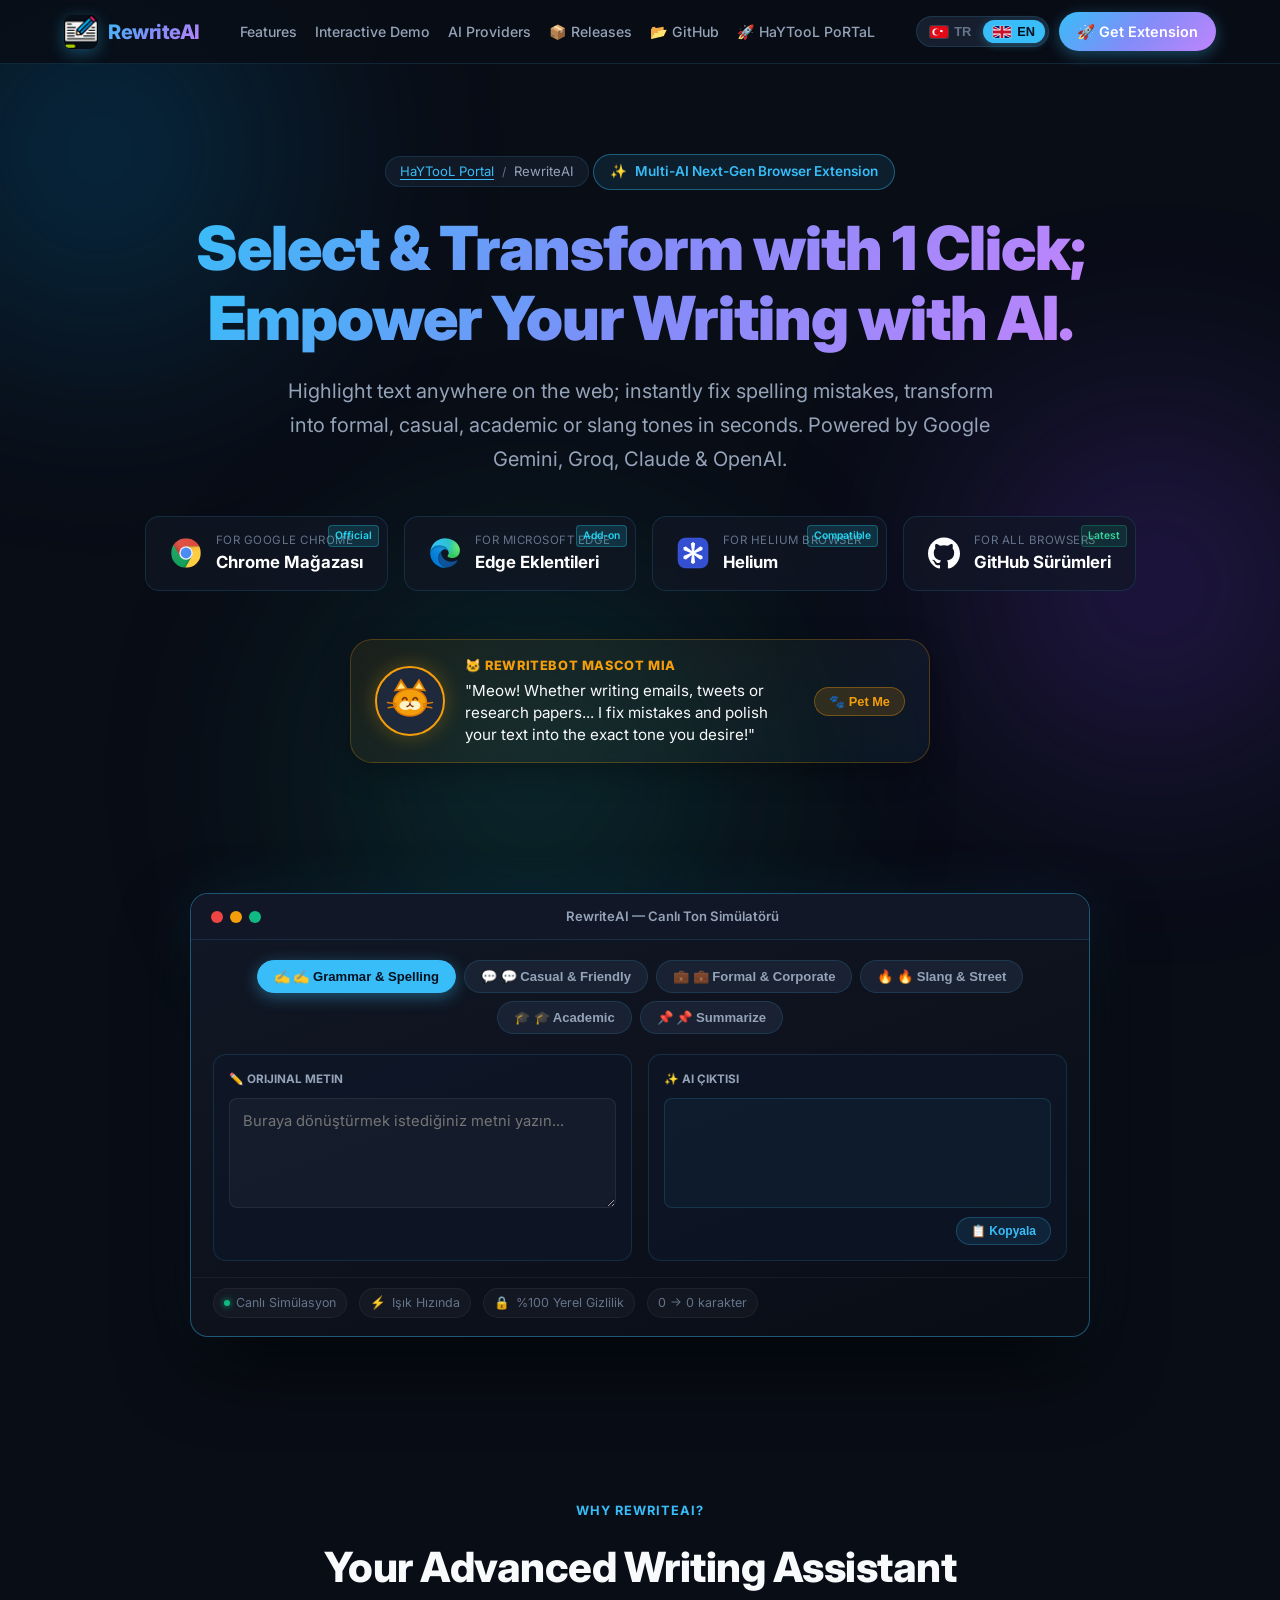
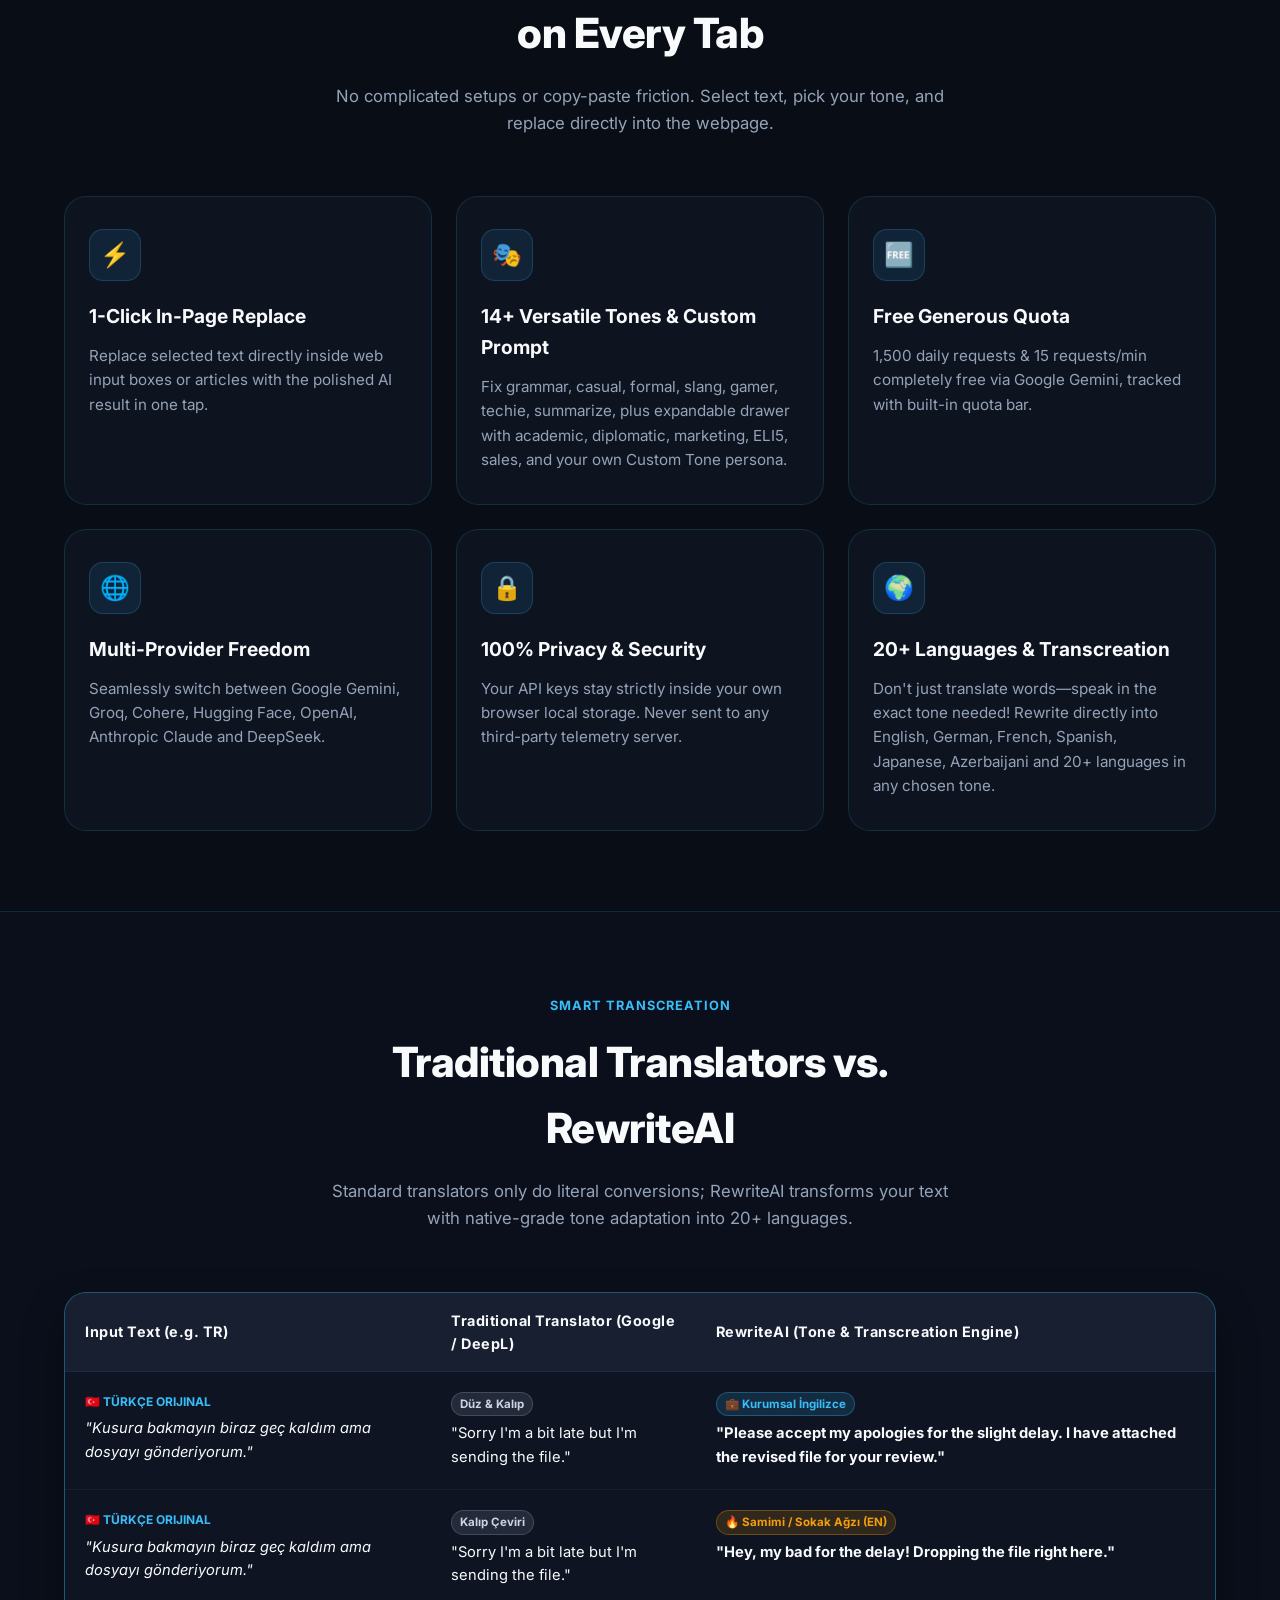
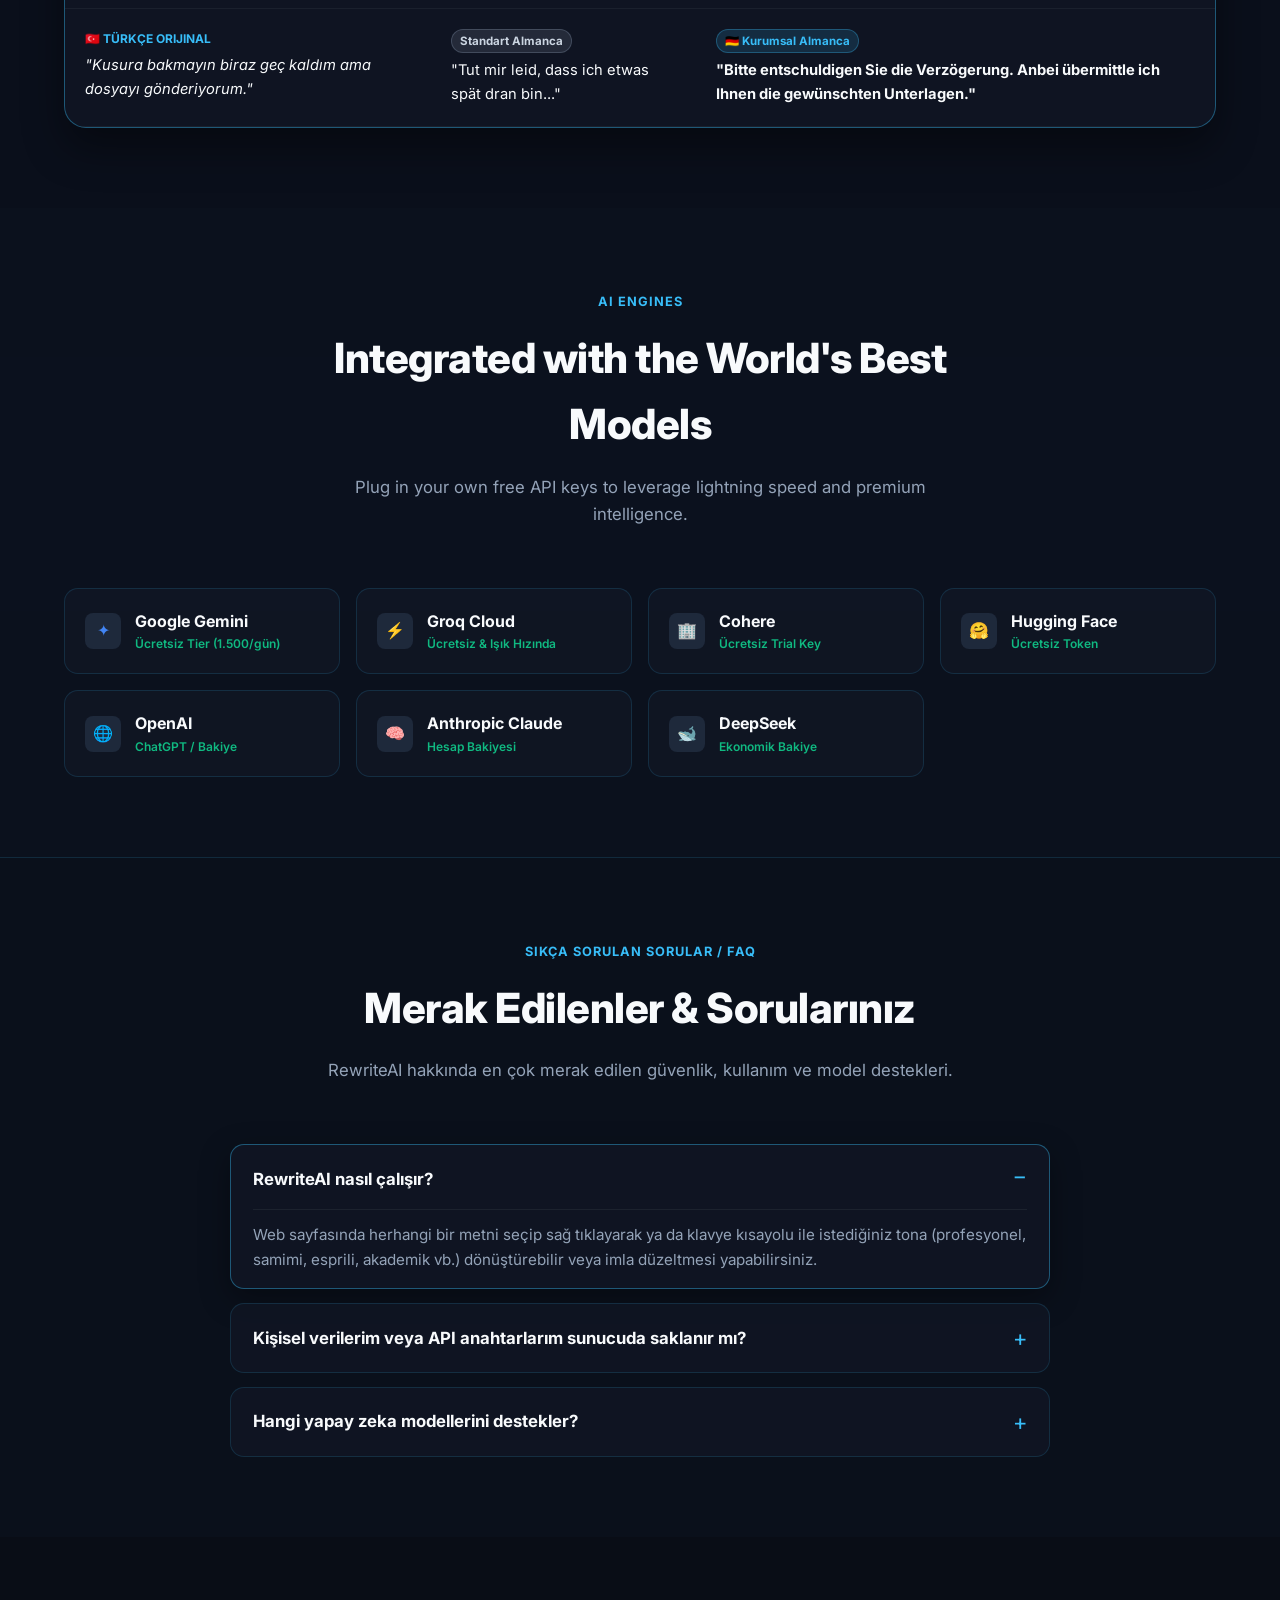
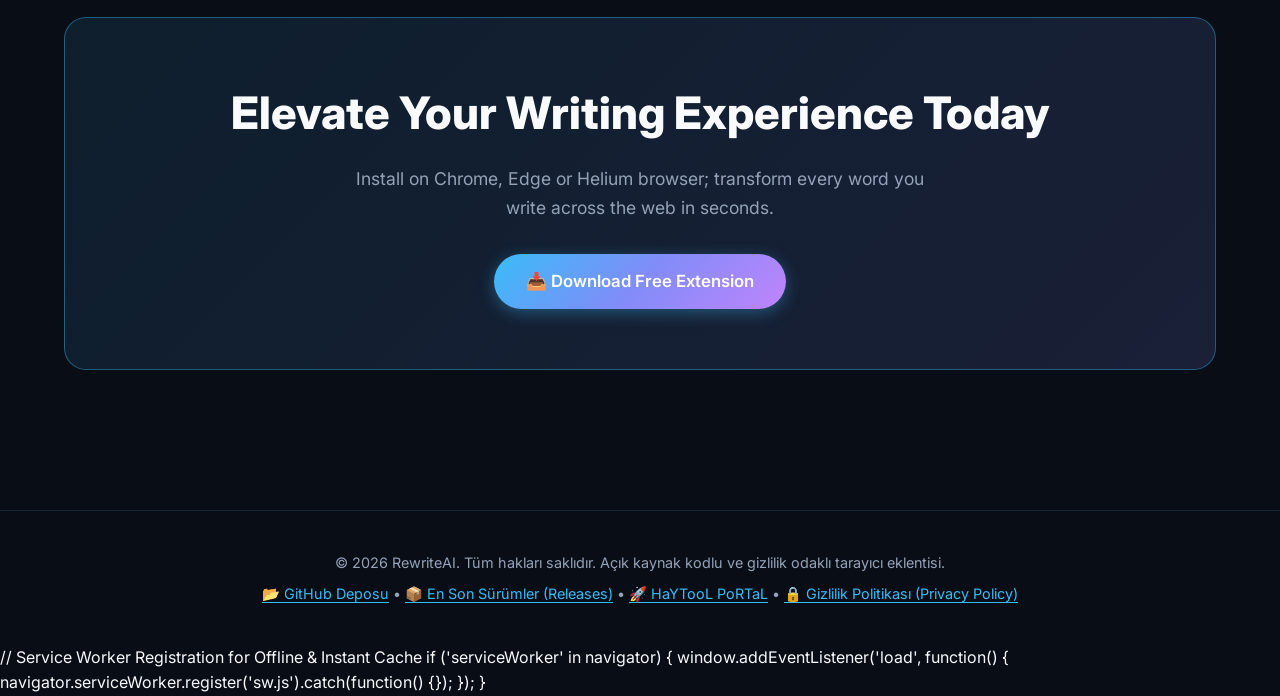
==== commit f02dedae: "Websites Auto update (2026-10-08 11:25:46)" ====
--- a/index.html
+++ b/index.html
@@ -670,54 +670,12 @@
   </div>
 
   <script src="script.js" defer></script>
-  <!-- Site Pulse Service (Non-critical, deferred off critical path) -->
-  <script>
-    (function() {
-      var PING_URL = 'https://hayto-telemetry.korazhayto.workers.dev/api/ping';
-      var APP_KEY = 'web_rewriteai';
-
-      function sendPulse() {
-        if (!navigator.onLine) return;
-        try {
-          var todayStr = new Date().toISOString().slice(0, 10);
-          var sid = localStorage.getItem('hayto_site_sid');
-          var lastDate = localStorage.getItem('hayto_site_last_date');
-          var isNew = false;
-          if (!sid) {
-            sid = 's_' + Math.random().toString(36).substring(2, 15);
-            localStorage.setItem('hayto_site_sid', sid);
-          }
-          if (lastDate !== todayStr) {
-            isNew = true;
-            localStorage.setItem('hayto_site_last_date', todayStr);
-          }
-
-          fetch(PING_URL, {
-            method: 'POST',
-            mode: 'cors',
-            headers: { 'Content-Type': 'application/json' },
-            body: JSON.stringify({ app: APP_KEY, session_id: sid, is_new_session: isNew }),
-            keepalive: true
-          }).catch(function() {});
-        } catch (e) {}
-      }
-
-      function schedulePulse() {
-        if ('requestIdleCallback' in window) {
-          requestIdleCallback(function() { sendPulse(); }, { timeout: 3000 });
-        } else {
-          setTimeout(sendPulse, 2500);
-        }
-      }
-
-      if (document.readyState === 'complete') {
-        schedulePulse();
-      } else {
-        window.addEventListener('load', schedulePulse, { once: true });
-      }
-
-      setInterval(sendPulse, 2 * 60 * 1000);
-    })();
+    // Service Worker Registration for Offline & Instant Cache
+    if ('serviceWorker' in navigator) {
+      window.addEventListener('load', function() {
+        navigator.serviceWorker.register('sw.js').catch(function() {});
+      });
+    }
   </script>
 </body>
 </html>
